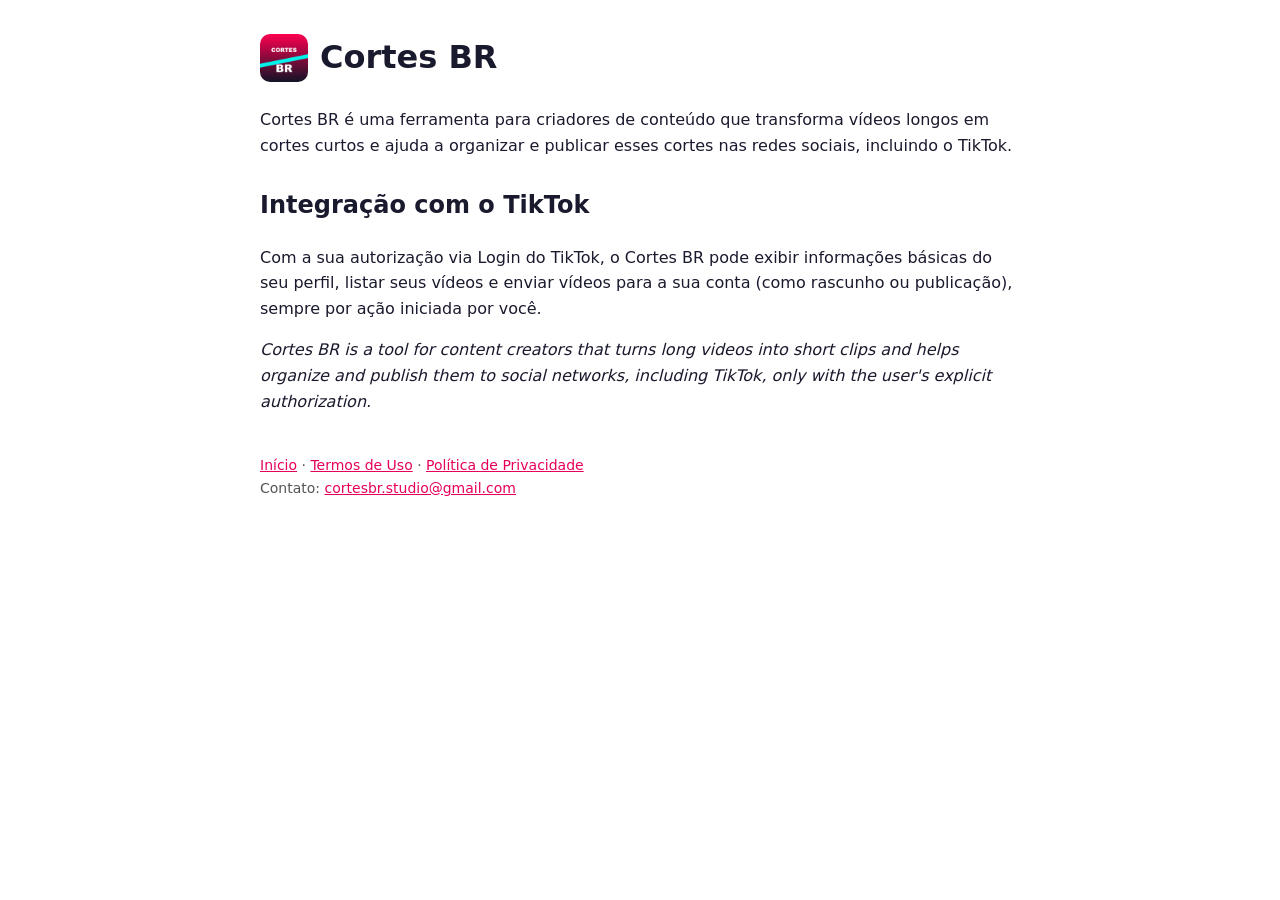
==== index.html @ d79799bd "Cortes BR: site, termos e privacidade" ====
<!doctype html><html lang="pt-BR"><head><meta charset="utf-8"><meta name="viewport" content="width=device-width,initial-scale=1"><title>Cortes BR</title><link rel="icon" href="icon.png"><link rel="stylesheet" href="style.css"></head><body><main><header><img src="icon.png" alt="Cortes BR"><h1>Cortes BR</h1></header>
<p>Cortes BR é uma ferramenta para criadores de conteúdo que transforma vídeos longos em cortes curtos e ajuda a organizar e publicar esses cortes nas redes sociais, incluindo o TikTok.</p>
<h2>Integração com o TikTok</h2>
<p>Com a sua autorização via Login do TikTok, o Cortes BR pode exibir informações básicas do seu perfil, listar seus vídeos e enviar vídeos para a sua conta (como rascunho ou publicação), sempre por ação iniciada por você.</p>
<p lang="en"><em>Cortes BR is a tool for content creators that turns long videos into short clips and helps organize and publish them to social networks, including TikTok, only with the user's explicit authorization.</em></p>
<footer><a href="index.html">Início</a> · <a href="terms.html">Termos de Uso</a> · <a href="privacy.html">Política de Privacidade</a><br>Contato: <a href="mailto:cortesbr.studio@gmail.com">cortesbr.studio@gmail.com</a></footer></main></body></html>
---- style.css ----
:root{--bg:#fff;--fg:#1a1a2e;--muted:#555;--accent:#e6005c}
@media (prefers-color-scheme:dark){:root{--bg:#12121c;--fg:#eee;--muted:#aaa;--accent:#ff4d8d}}
body{margin:0;background:var(--bg);color:var(--fg);font:16px/1.6 -apple-system,system-ui,Segoe UI,Roboto,sans-serif}
main{max-width:760px;margin:0 auto;padding:32px 16px}
header{display:flex;align-items:center;gap:12px;margin-bottom:24px}
header img{width:48px;height:48px;border-radius:10px}
a{color:var(--accent)}h1{margin:0}h2{margin-top:28px}
footer{margin-top:40px;color:var(--muted);font-size:14px}
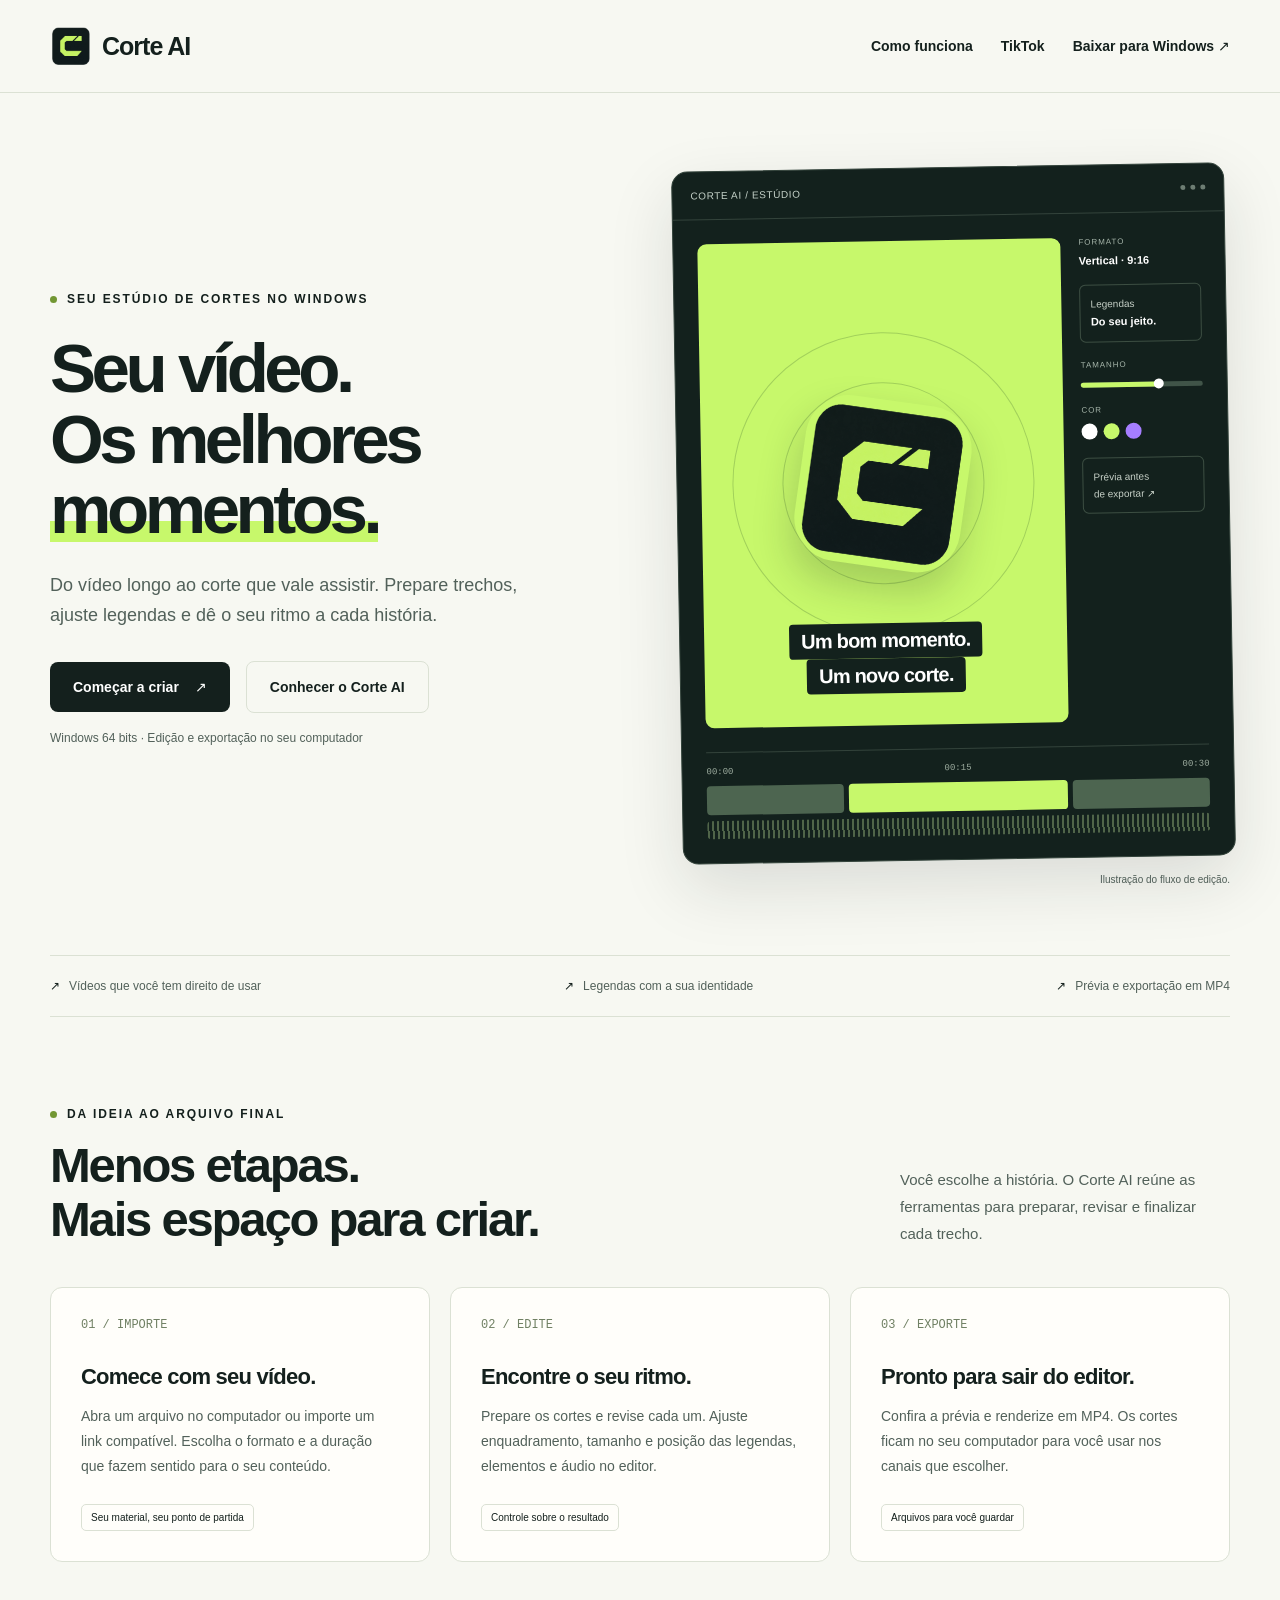
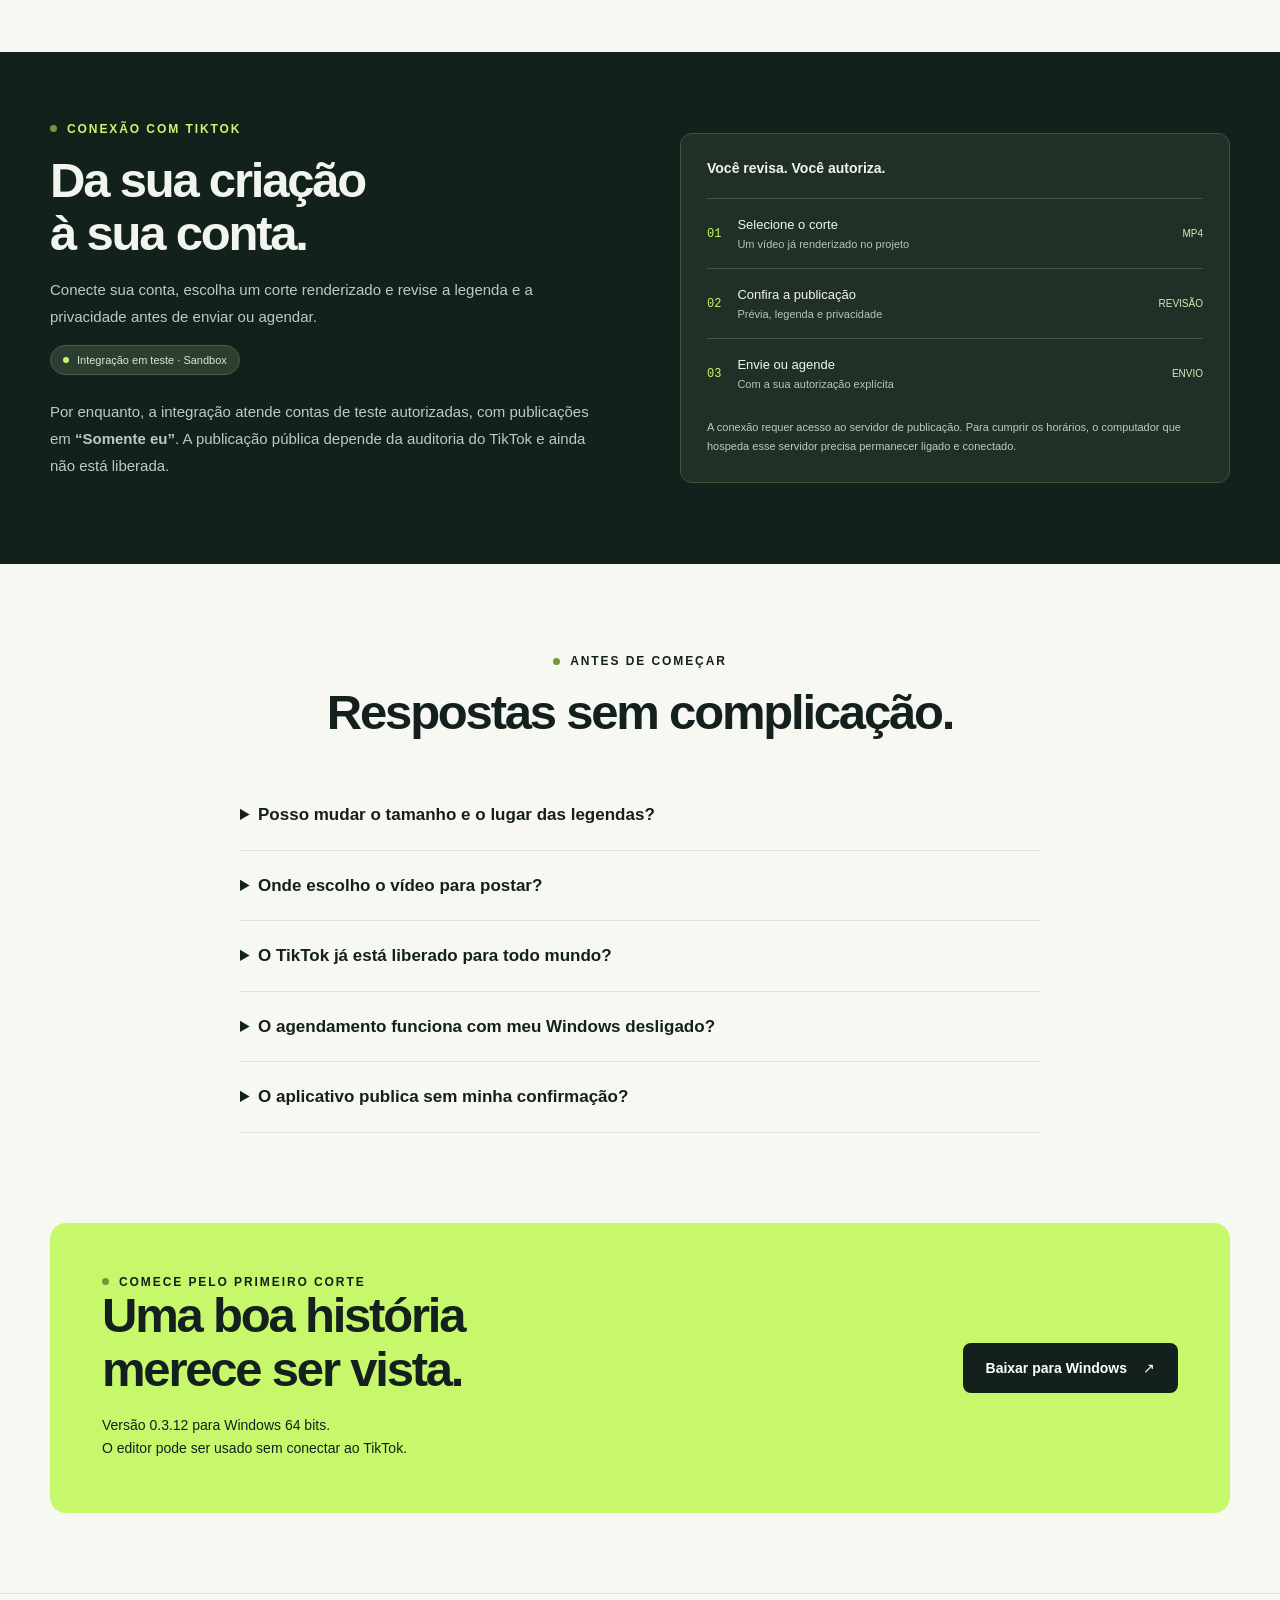
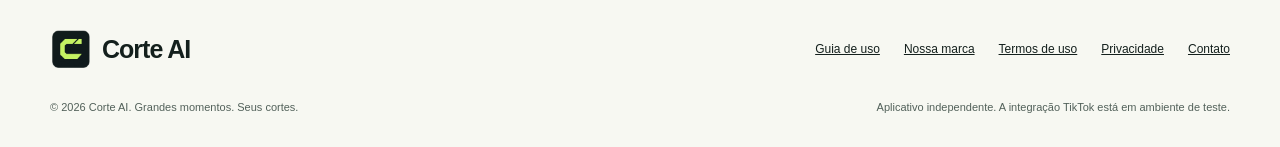
==== commit 7f174867: "feat: launch original Corte AI website and brand kit" ====
--- a/index.html
+++ b/index.html
@@ -1,6 +1,2 @@
-<!doctype html><html lang="pt-BR"><head><meta charset="utf-8"><meta name="viewport" content="width=device-width,initial-scale=1"><title>Cortes BR</title><link rel="icon" href="icon.png"><link rel="stylesheet" href="style.css"></head><body><main><header><img src="icon.png" alt="Cortes BR"><h1>Cortes BR</h1></header>
-<p>Cortes BR é uma ferramenta para criadores de conteúdo que transforma vídeos longos em cortes curtos e ajuda a organizar e publicar esses cortes nas redes sociais, incluindo o TikTok.</p>
-<h2>Integração com o TikTok</h2>
-<p>Com a sua autorização via Login do TikTok, o Cortes BR pode exibir informações básicas do seu perfil, listar seus vídeos e enviar vídeos para a sua conta (como rascunho ou publicação), sempre por ação iniciada por você.</p>
-<p lang="en"><em>Cortes BR is a tool for content creators that turns long videos into short clips and helps organize and publish them to social networks, including TikTok, only with the user's explicit authorization.</em></p>
-<footer><a href="index.html">Início</a> · <a href="terms.html">Termos de Uso</a> · <a href="privacy.html">Política de Privacidade</a><br>Contato: <a href="mailto:cortesbr.studio@gmail.com">cortesbr.studio@gmail.com</a></footer></main></body></html>
+<!doctype html>
+<html lang="pt-BR"><head><meta charset="utf-8"><meta name="viewport" content="width=device-width, initial-scale=1"><meta name="description" content="Transforme seus vídeos em cortes com legendas, enquadramento e controle criativo no Windows."><meta name="theme-color" content="#14201d"><meta property="og:title" content="Corte AI — Grandes momentos. Seus cortes."><meta property="og:description" content="Transforme seus vídeos em cortes com legendas, enquadramento e controle criativo no Windows."><meta property="og:type" content="website"><meta property="og:image" content="https://mrcvinic.github.io/cortesbr-site/assets/brand/icon-512.png"><title>Corte AI — Grandes momentos. Seus cortes.</title><link rel="icon" type="image/png" href="assets/brand/icon-32.png"><link rel="stylesheet" href="style.css"></head><body><a class="skip" href="#conteudo">Pular para o conteúdo</a><header class="header"><nav class="wrap nav" aria-label="Principal"><a class="logo" href="index.html" aria-label="Corte AI — início"><img src="assets/brand/icon-512.png" width="42" height="42" alt="">Corte AI</a><div class="navlinks"><a href="index.html#como-funciona">Como funciona</a><a href="index.html#tiktok">TikTok</a><a class="nav-download" href="index.html#download">Baixar para Windows ↗</a></div></nav></header><main id="conteudo"><div class="wrap"><section class="hero"><div><div class="eyebrow">Seu estúdio de cortes no Windows</div><h1>Seu vídeo.<br>Os melhores<br><em>momentos.</em></h1><p class="lead">Do vídeo longo ao corte que vale assistir. Prepare trechos, ajuste legendas e dê o seu ritmo a cada história.</p><div class="actions"><a class="button" href="#download">Começar a criar <span aria-hidden="true">↗</span></a><a class="button secondary" href="#como-funciona">Conhecer o Corte AI</a></div><p class="micro">Windows 64 bits · Edição e exportação no seu computador</p></div><figure class="visual"><div class="studio" role="img" aria-label="Ilustração de edição: vídeo vertical, controles de legenda e linha do tempo"><div class="studio-bar"><span>CORTE AI / ESTÚDIO</span><span class="dots"><i></i><i></i><i></i></span></div><div class="stage"><div class="frame"><img src="assets/brand/icon-512.png" alt="" width="180" height="180"><div class="caption"><span>Um bom momento.</span><br><span>Um novo corte.</span></div></div><div class="inspector"><div><div class="mini-label">FORMATO</div><strong>Vertical · 9:16</strong></div><div class="mini-card">Legendas<br><strong>Do seu jeito.</strong></div><div><div class="mini-label">TAMANHO</div><div class="mini-track"></div></div><div><div class="mini-label">COR</div><div class="swatches"><i></i><i></i><i></i></div></div><div class="mini-card">Prévia antes<br>de exportar ↗</div></div></div><div class="timeline"><div class="ruler"><span>00:00</span><span>00:15</span><span>00:30</span></div><div class="clips"><i></i><i></i><i></i></div><div class="audio"></div></div></div><figcaption>Ilustração do fluxo de edição.</figcaption></figure></section><div class="strip"><span>Vídeos que você tem direito de usar</span><span>Legendas com a sua identidade</span><span>Prévia e exportação em MP4</span></div><section class="block" id="como-funciona"><div class="section-top"><div><div class="eyebrow">Da ideia ao arquivo final</div><h2>Menos etapas.<br>Mais espaço para criar.</h2></div><p>Você escolhe a história. O Corte AI reúne as ferramentas para preparar, revisar e finalizar cada trecho.</p></div><div class="steps"><article class="card"><span class="number">01 / IMPORTE</span><h3>Comece com seu vídeo.</h3><p>Abra um arquivo no computador ou importe um link compatível. Escolha o formato e a duração que fazem sentido para o seu conteúdo.</p><span class="tag">Seu material, seu ponto de partida</span></article><article class="card"><span class="number">02 / EDITE</span><h3>Encontre o seu ritmo.</h3><p>Prepare os cortes e revise cada um. Ajuste enquadramento, tamanho e posição das legendas, elementos e áudio no editor.</p><span class="tag">Controle sobre o resultado</span></article><article class="card"><span class="number">03 / EXPORTE</span><h3>Pronto para sair do editor.</h3><p>Confira a prévia e renderize em MP4. Os cortes ficam no seu computador para você usar nos canais que escolher.</p><span class="tag">Arquivos para você guardar</span></article></div></section></div><section class="dark-section" id="tiktok"><div class="wrap split"><div><div class="eyebrow">Conexão com TikTok</div><h2>Da sua criação<br>à sua conta.</h2><p>Conecte sua conta, escolha um corte renderizado e revise a legenda e a privacidade antes de enviar ou agendar.</p><span class="status">Integração em teste · Sandbox</span><p>Por enquanto, a integração atende contas de teste autorizadas, com publicações em <strong>“Somente eu”</strong>. A publicação pública depende da auditoria do TikTok e ainda não está liberada.</p></div><div class="queue"><h3>Você revisa. Você autoriza.</h3><div class="queue-row"><span class="queue-num">01</span><div>Selecione o corte<small>Um vídeo já renderizado no projeto</small></div><b>MP4</b></div><div class="queue-row"><span class="queue-num">02</span><div>Confira a publicação<small>Prévia, legenda e privacidade</small></div><b>REVISÃO</b></div><div class="queue-row"><span class="queue-num">03</span><div>Envie ou agende<small>Com a sua autorização explícita</small></div><b>ENVIO</b></div><p class="queue-note">A conexão requer acesso ao servidor de publicação. Para cumprir os horários, o computador que hospeda esse servidor precisa permanecer ligado e conectado.</p></div></div></section><div class="wrap"><section class="block"><div class="center"><div class="eyebrow">Antes de começar</div><h2>Respostas sem complicação.</h2></div><div class="faq"><details><summary>Posso mudar o tamanho e o lugar das legendas?</summary><p>Sim. No editor você ajusta o tamanho, a posição e o estilo das legendas. Confira a prévia e renderize novamente para aplicar os ajustes ao vídeo final.</p></details><details><summary>Onde escolho o vídeo para postar?</summary><p>Na aba Agendamento, use “Corte para publicar” para selecionar um corte já renderizado. Se a lista estiver vazia, abra um projeto, prepare e renderize um corte primeiro. A publicação depende da conta conectada e do servidor configurado.</p></details><details><summary>O TikTok já está liberado para todo mundo?</summary><p>Ainda não. Estamos em Sandbox: somente contas de teste autorizadas e publicações privadas. Não há promessa de data para liberação pública; ela depende da revisão do TikTok.</p></details><details><summary>O agendamento funciona com meu Windows desligado?</summary><p>O servidor que executa a fila precisa ficar ligado e conectado. Se ele estiver no mesmo Windows que você desligar, o envio não acontecerá naquele horário. Quando o servidor está em outro computador ativo, você pode fechar o editor.</p></details><details><summary>O aplicativo publica sem minha confirmação?</summary><p>Não. Você seleciona o corte, revisa as opções e autoriza o envio. Desconectar a conta cancela os agendamentos ainda não enviados; envios já iniciados precisam ser conferidos no TikTok.</p></details></div></section><section class="cta" id="download"><div><div class="eyebrow">Comece pelo primeiro corte</div><h2>Uma boa história<br>merece ser vista.</h2><p>Versão 0.3.12 para Windows 64 bits.<br>O editor pode ser usado sem conectar ao TikTok.</p></div><a class="button" href="https://corte-ai.alltek.com.br/updates/Corte-AI-Setup-0.3.12.exe">Baixar para Windows <span aria-hidden="true">↗</span></a></section></div></main><footer class="footer"><div class="wrap"><div class="footer-top"><a class="logo" href="index.html"><img src="assets/brand/icon-512.png" width="42" height="42" alt="">Corte AI</a><div class="footer-links"><a href="guide.html">Guia de uso</a><a href="brand.html">Nossa marca</a><a href="terms.html">Termos de uso</a><a href="privacy.html">Privacidade</a><a href="mailto:cortesbr.studio@gmail.com">Contato</a></div></div><div class="footer-bottom"><span>© 2026 Corte AI. Grandes momentos. Seus cortes.</span><span>Aplicativo independente. A integração TikTok está em ambiente de teste.</span></div></div></footer></body></html>
--- a/style.css
+++ b/style.css
@@ -1,8 +1,6 @@
-:root{--bg:#fff;--fg:#1a1a2e;--muted:#555;--accent:#e6005c}
-@media (prefers-color-scheme:dark){:root{--bg:#12121c;--fg:#eee;--muted:#aaa;--accent:#ff4d8d}}
-body{margin:0;background:var(--bg);color:var(--fg);font:16px/1.6 -apple-system,system-ui,Segoe UI,Roboto,sans-serif}
-main{max-width:760px;margin:0 auto;padding:32px 16px}
-header{display:flex;align-items:center;gap:12px;margin-bottom:24px}
-header img{width:48px;height:48px;border-radius:10px}
-a{color:var(--accent)}h1{margin:0}h2{margin-top:28px}
-footer{margin-top:40px;color:var(--muted);font-size:14px}
+@charset "UTF-8";
+:root{--ink:#14201d;--muted:#52615a;--paper:#f7f8f2;--lime:#c7f86b;--line:#dbe1d4;--dark:#13211d;font-family:Arial,Helvetica,sans-serif;color:var(--ink);background:var(--paper);font-synthesis:none}*{box-sizing:border-box}html{scroll-behavior:smooth;scroll-padding-top:100px}body{margin:0}a{color:inherit}a:focus-visible,summary:focus-visible{outline:3px solid #48851c;outline-offset:6px}img{max-width:100%;height:auto}button,a{-webkit-tap-highlight-color:transparent}.wrap{width:min(1180px,calc(100% - 64px));margin:auto}.skip{position:absolute;top:-100px;background:var(--lime);padding:16px;z-index:9}.skip:focus{top:8px}.header{border-bottom:1px solid var(--line);background:var(--paper)}.nav{min-height:92px;display:flex;align-items:center;gap:36px}.logo{display:inline-flex;align-items:center;gap:10px;text-decoration:none;font-size:25px;font-weight:800;letter-spacing:-1px;white-space:nowrap}.logo img{width:42px;height:42px}.navlinks{margin-left:auto;display:flex;gap:28px;align-items:center;font-size:14px;font-weight:600}.navlinks a{text-decoration:none}.navlinks a:hover{text-decoration:underline}.pill{display:inline-block;background:#e8edde;padding:9px 14px;border-radius:30px;font-size:12px;letter-spacing:.04em}.hero{padding:74px 0 70px;display:grid;grid-template-columns:1.05fr 1fr;gap:46px;align-items:center}.eyebrow{font-size:12px;letter-spacing:.16em;text-transform:uppercase;font-weight:700;display:flex;align-items:center;gap:10px}.eyebrow:before{content:'';width:7px;height:7px;background:#729733;border-radius:50%}h1{font-size:clamp(48px,5.4vw,76px);line-height:1.02;letter-spacing:-.065em;margin:27px 0 25px;font-weight:800}h1 em{font-style:normal;position:relative;white-space:nowrap;background:linear-gradient(transparent 65%,var(--lime) 65%,var(--lime) 92%,transparent 92%)}.lead{font-size:18px;line-height:1.7;color:var(--muted);max-width:470px}.actions{display:flex;gap:16px;align-items:center;flex-wrap:wrap;margin:30px 0 16px}.button{display:inline-flex;align-items:center;justify-content:center;gap:16px;background:var(--ink);color:white;padding:17px 23px;text-decoration:none;border-radius:8px;font-weight:700;font-size:14px}.button:hover{background:#304139}.button.lime{color:var(--ink);background:var(--lime)}.button.secondary{background:transparent;color:var(--ink);border:1px solid var(--line)}.micro{font-size:12px;color:var(--muted);line-height:1.6}.visual{margin:0;min-width:0}.studio{background:var(--dark);border:1px solid #33433b;border-radius:16px;box-shadow:0 24px 65px #14201d20;overflow:hidden;transform:rotate(-1deg)}.studio-bar{display:flex;align-items:center;justify-content:space-between;color:#c6d3ca;font-size:10px;letter-spacing:.06em;padding:18px;border-bottom:1px solid #33433b}.dots{display:flex;gap:5px}.dots i{width:5px;height:5px;background:#6d7d73;border-radius:100%}.stage{display:grid;grid-template-columns:1fr 122px;gap:18px;padding:24px}.frame{aspect-ratio:9/12;background:#c7f86b;border-radius:9px;position:relative;overflow:hidden;display:flex;align-items:center;justify-content:center}.frame:before,.frame:after{content:'';position:absolute;border:1px solid #507b3650;width:300px;height:300px;border-radius:50%}.frame:after{width:200px;height:200px}.frame img{width:46%;position:relative;z-index:1;transform:rotate(9deg);box-shadow:0 20px 40px #14201d35;border-radius:26%}.caption{position:absolute;bottom:32px;left:15px;right:15px;z-index:2;text-align:center;font-size:20px;font-weight:800;letter-spacing:-.04em;color:#fff}.caption span{display:inline-block;background:#13211d;padding:6px 12px;border-radius:4px}.inspector{color:#c5cfc6;display:flex;flex-direction:column;gap:18px;font-size:10px}.inspector strong{font-size:11px;color:white}.mini-label{font-size:8px;letter-spacing:.12em;color:#a6b5aa;margin-bottom:8px}.mini-track{height:5px;border-radius:9px;background:#405448;margin-top:13px;position:relative}.mini-track:before{content:'';display:block;width:65%;height:5px;background:var(--lime);border-radius:9px}.mini-track:after{content:'';position:absolute;width:10px;height:10px;border-radius:50%;background:#fff;left:60%;top:-3px}.swatches{display:flex;gap:6px;margin-top:9px}.swatches i{width:16px;height:16px;border-radius:50%;background:white}.swatches i:nth-child(2){background:var(--lime)}.swatches i:nth-child(3){background:#a67eff}.mini-card{border:1px solid #3c4e42;border-radius:6px;padding:10px;line-height:1.7}.timeline{margin:0 24px 24px;border-top:1px solid #33433b;padding-top:14px}.ruler{display:flex;justify-content:space-between;color:#9dac9f;font:9px monospace;margin-bottom:9px}.clips{display:flex;gap:5px}.clips i{display:block;height:29px;flex:1;background:#4d6550;border-radius:4px}.clips i:nth-child(2){background:var(--lime);flex:1.6}.audio{margin-top:6px;height:18px;background:repeating-linear-gradient(90deg,#6a825c 0 2px,transparent 2px 5px);border-radius:4px;opacity:.7}.visual figcaption{font-size:10px;text-align:right;color:var(--muted);margin-top:14px}.strip{display:flex;justify-content:space-between;gap:24px;border-top:1px solid var(--line);border-bottom:1px solid var(--line);padding:23px 0;color:var(--muted);font-size:12px}.strip span:before{content:'↗';margin-right:9px;color:var(--ink)}section.block{padding:90px 0}.section-top{display:flex;justify-content:space-between;align-items:flex-end;gap:40px;margin-bottom:40px}h2{font-size:clamp(32px,4vw,49px);line-height:1.1;letter-spacing:-.045em;margin:18px 0 0;font-weight:750}.section-top p{max-width:330px;margin:0;color:var(--muted);font-size:15px;line-height:1.8}.steps{display:grid;grid-template-columns:repeat(3,1fr);gap:20px}.card{padding:30px;border:1px solid var(--line);border-radius:12px;background:#fffefa}.number{font-family:monospace;color:#708063;font-size:12px;display:block;margin-bottom:32px}.card h3{font-size:22px;letter-spacing:-.035em;margin:0 0 14px}.card p{font-size:14px;line-height:1.8;color:var(--muted);margin:0}.tag{display:inline-block;border:1px solid var(--line);padding:7px 9px;font-size:10px;border-radius:5px;margin-top:24px}.dark-section{background:var(--dark);color:#f2f5ed;padding:70px 0}.split{display:grid;grid-template-columns:1fr 1fr;gap:80px;align-items:center}.dark-section p{color:#bdcbbf;line-height:1.8;font-size:15px}.dark-section .eyebrow{color:var(--lime)}.status{display:inline-flex;align-items:center;gap:8px;background:#2b3e30;color:#d8e6d9;border:1px solid #455e42;font-size:11px;padding:8px 12px;border-radius:30px;margin-bottom:8px}.status:before{content:'';width:6px;height:6px;background:var(--lime);border-radius:50%}.queue{background:#203026;border:1px solid #42533e;border-radius:12px;padding:26px}.queue h3{margin:0 0 22px;font-size:14px}.queue-row{display:flex;align-items:center;gap:16px;border-top:1px solid #42533e;padding:18px 0;font-size:13px}.queue-num{font:12px monospace;color:var(--lime)}.queue-row small{display:block;color:#b4c6b3;font-size:11px;margin-top:6px}.queue-row b{margin-left:auto;font-weight:normal;font-size:10px;color:#cfedb9}.queue-note{font-size:11px!important;margin:10px 0 0;line-height:1.7!important}.faq{max-width:800px;margin:40px auto 0}details{border-bottom:1px solid var(--line);padding:22px 0}summary{cursor:pointer;font-size:17px;font-weight:600;line-height:1.5}details p{font-size:15px;line-height:1.8;color:var(--muted);max-width:690px}.cta{background:var(--lime);padding:52px;border-radius:16px;display:flex;align-items:center;justify-content:space-between;gap:30px;margin-bottom:80px}.cta h2{margin:0;max-width:620px}.cta p{font-size:14px;margin:17px 0 0;line-height:1.7}.footer{border-top:1px solid var(--line);padding:34px 0 30px}.footer-top{display:flex;justify-content:space-between;gap:24px;align-items:center}.footer-links{display:flex;flex-wrap:wrap;gap:24px;font-size:12px}.footer-bottom{margin-top:28px;font-size:11px;color:var(--muted);display:flex;justify-content:space-between;gap:20px;line-height:1.7}.document{max-width:790px;padding:60px 0 80px}.document h1{font-size:48px}.document h2{font-size:26px;margin:36px 0 16px}.document p,.document li{font-size:16px;line-height:1.8;color:var(--muted)}.document a{text-underline-offset:3px}.brand-preview{background:white;padding:36px;border:1px solid var(--line);border-radius:12px;margin:30px 0}.palette{display:flex;gap:16px;flex-wrap:wrap}.palette span{padding:18px;border-radius:6px;font:13px monospace}.center{text-align:center}.center .eyebrow{justify-content:center}
+@media(max-width:900px){.wrap{width:calc(100% - 40px)}.nav{gap:16px;min-height:78px}.navlinks{gap:16px}.hero{gap:28px;padding-top:50px}.stage{grid-template-columns:1fr 90px;padding:16px;gap:12px}.inspector{gap:12px}.caption{font-size:16px;bottom:20px}.split{gap:35px}.card{padding:24px}.cta{padding:36px}.navlinks .nav-download{display:none}}
+@media(max-width:650px){.wrap{width:calc(100% - 36px)}.nav{min-height:74px}.logo{font-size:22px}.logo img{width:35px;height:35px}.navlinks{font-size:12px;gap:14px}.navlinks a:first-child{display:none}.hero{grid-template-columns:1fr;padding:44px 0 36px;gap:35px}h1{font-size:57px;max-width:440px}.lead{font-size:16px}.studio{transform:none}.stage{grid-template-columns:1fr 110px;padding:24px}.frame{aspect-ratio:9/10}.caption{font-size:21px}.strip{flex-wrap:wrap;justify-content:flex-start;gap:15px 22px;font-size:11px}.steps,.split{grid-template-columns:1fr}.section-top{display:block}.section-top p{margin-top:24px}.card{padding:28px}.number{margin-bottom:20px}.block,section.block{padding:58px 0}.dark-section{padding:50px 0}.split{gap:28px}.cta{display:block;padding:30px;margin-bottom:50px}.cta .button{margin-top:25px}.footer-top,.footer-bottom{display:block}.footer-links{margin-top:24px;gap:18px}.footer-bottom span{display:block;margin:10px 0}.document{padding-top:35px}.document h1{font-size:40px}.brand-preview{padding:15px}}
+@media(prefers-reduced-motion:reduce){html{scroll-behavior:auto}}
+@media(max-width:420px){.stage{grid-template-columns:1fr 88px;gap:12px;padding:18px}.caption{font-size:14px;bottom:18px}.caption span{padding:5px 7px}.inspector{font-size:9px}.mini-card{padding:8px}.frame{aspect-ratio:9/13}}
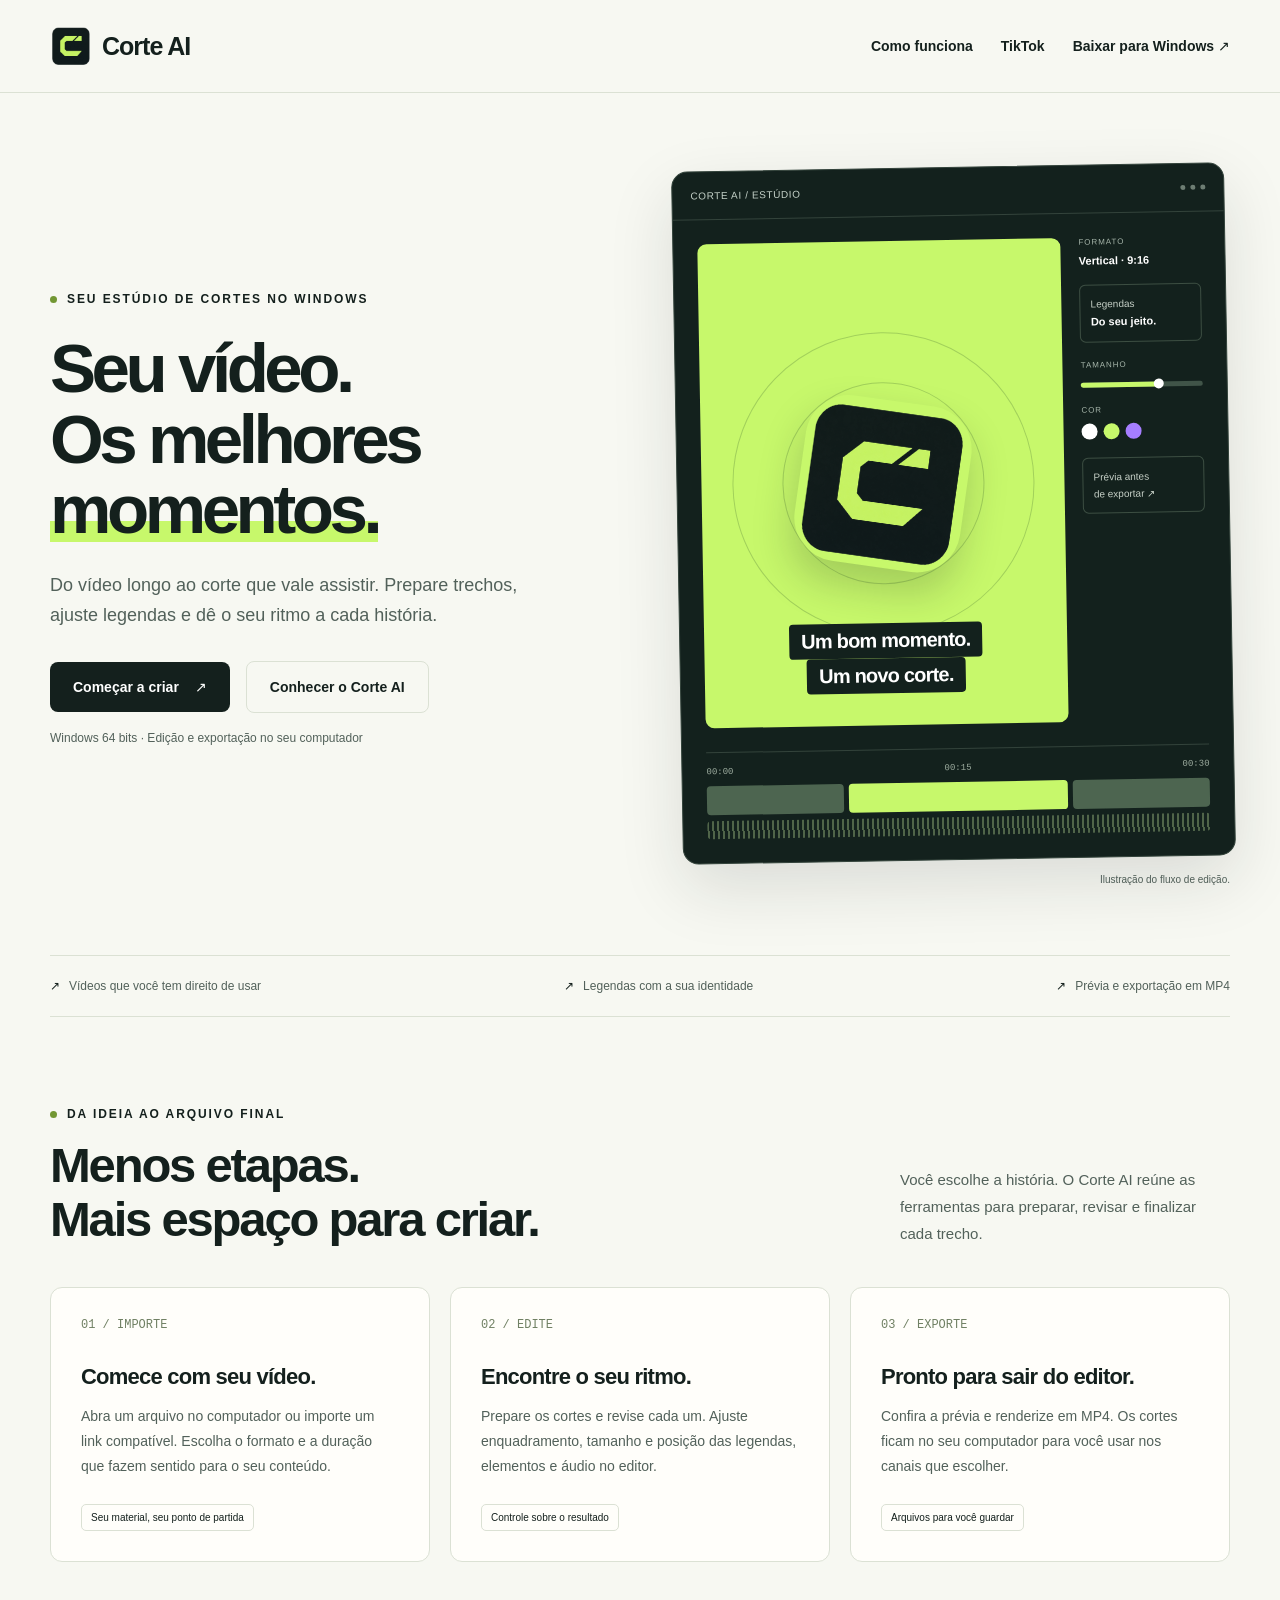
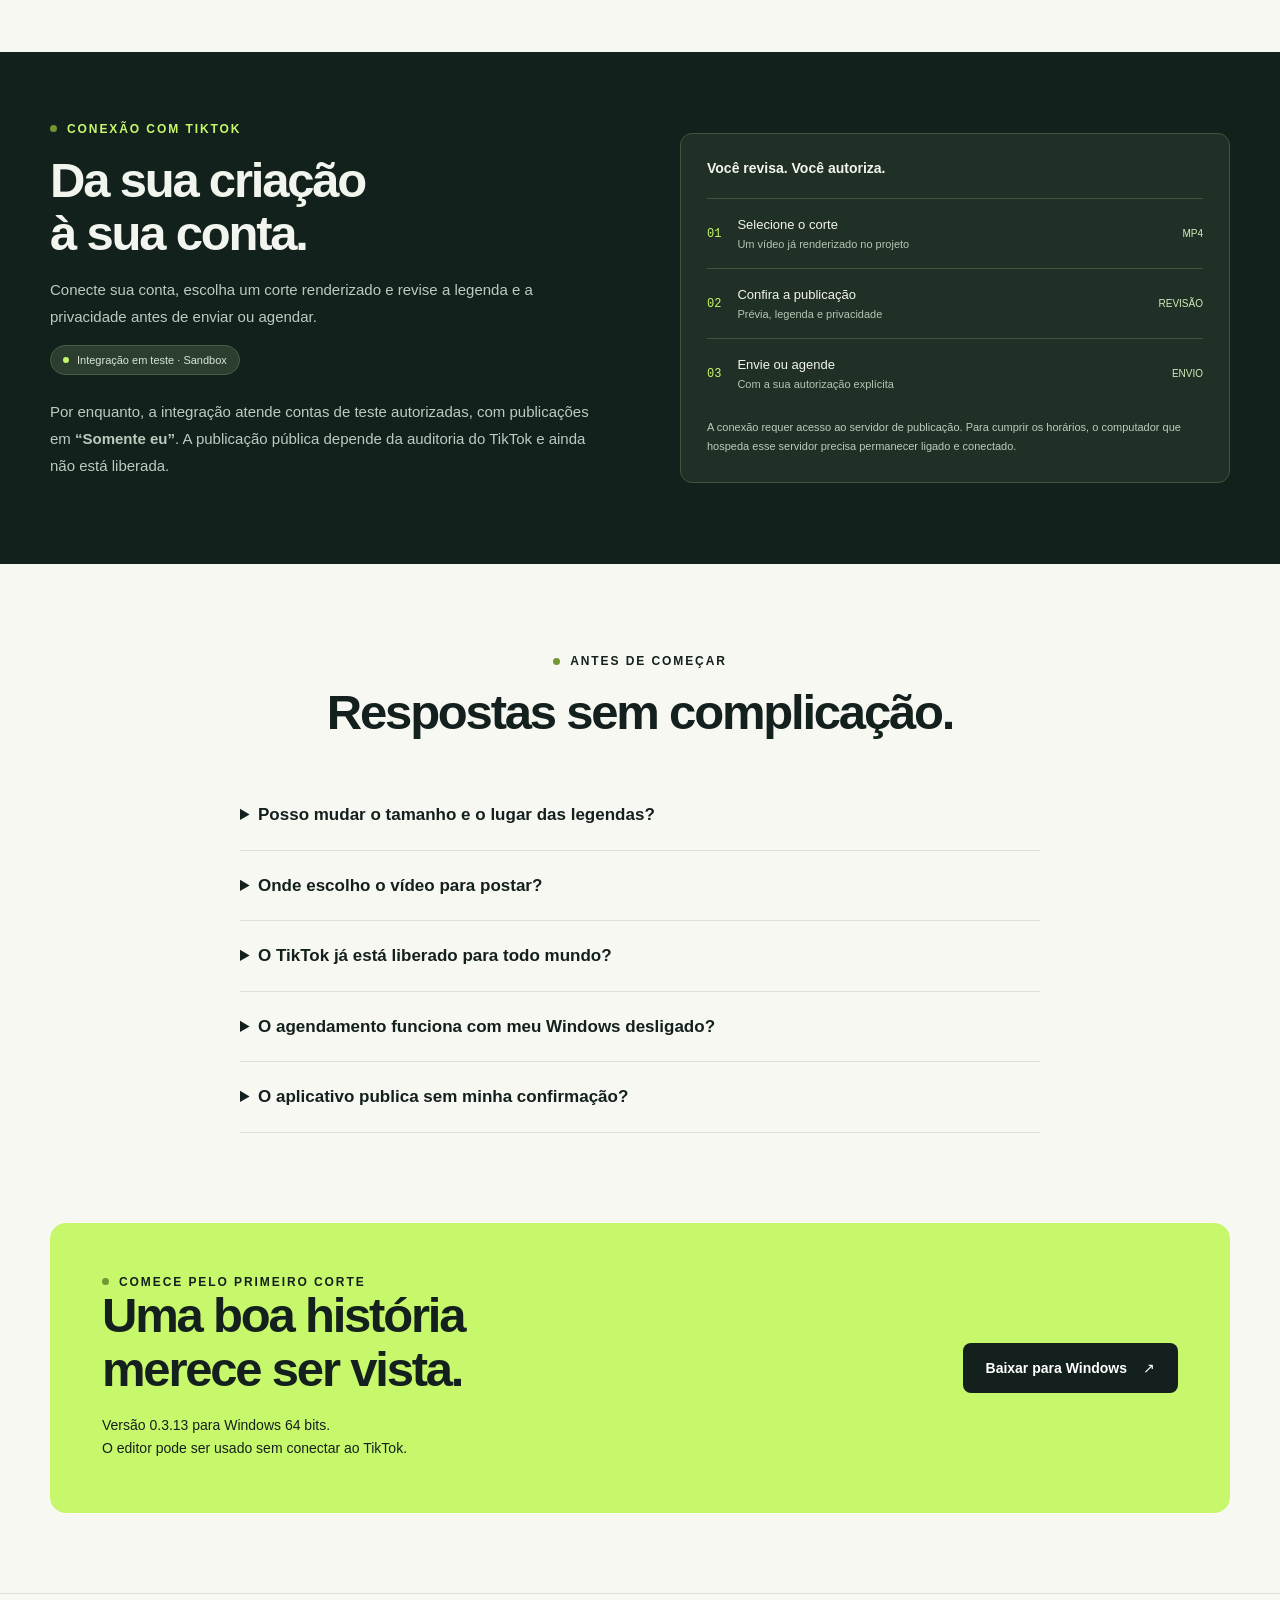
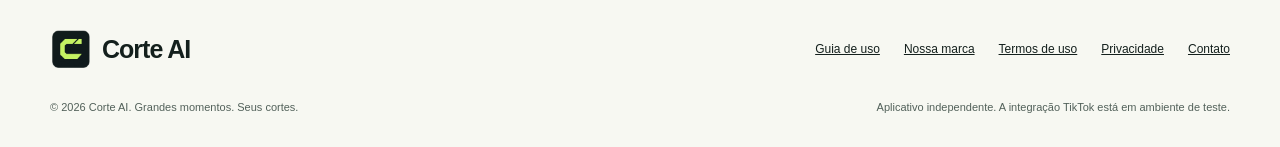
==== commit 5c92e833: "docs: show real application and link Windows 0.3.13" ====
--- a/index.html
+++ b/index.html
@@ -1,2 +1,2 @@
 <!doctype html>
-<html lang="pt-BR"><head><meta charset="utf-8"><meta name="viewport" content="width=device-width, initial-scale=1"><meta name="description" content="Transforme seus vídeos em cortes com legendas, enquadramento e controle criativo no Windows."><meta name="theme-color" content="#14201d"><meta property="og:title" content="Corte AI — Grandes momentos. Seus cortes."><meta property="og:description" content="Transforme seus vídeos em cortes com legendas, enquadramento e controle criativo no Windows."><meta property="og:type" content="website"><meta property="og:image" content="https://mrcvinic.github.io/cortesbr-site/assets/brand/icon-512.png"><title>Corte AI — Grandes momentos. Seus cortes.</title><link rel="icon" type="image/png" href="assets/brand/icon-32.png"><link rel="stylesheet" href="style.css"></head><body><a class="skip" href="#conteudo">Pular para o conteúdo</a><header class="header"><nav class="wrap nav" aria-label="Principal"><a class="logo" href="index.html" aria-label="Corte AI — início"><img src="assets/brand/icon-512.png" width="42" height="42" alt="">Corte AI</a><div class="navlinks"><a href="index.html#como-funciona">Como funciona</a><a href="index.html#tiktok">TikTok</a><a class="nav-download" href="index.html#download">Baixar para Windows ↗</a></div></nav></header><main id="conteudo"><div class="wrap"><section class="hero"><div><div class="eyebrow">Seu estúdio de cortes no Windows</div><h1>Seu vídeo.<br>Os melhores<br><em>momentos.</em></h1><p class="lead">Do vídeo longo ao corte que vale assistir. Prepare trechos, ajuste legendas e dê o seu ritmo a cada história.</p><div class="actions"><a class="button" href="#download">Começar a criar <span aria-hidden="true">↗</span></a><a class="button secondary" href="#como-funciona">Conhecer o Corte AI</a></div><p class="micro">Windows 64 bits · Edição e exportação no seu computador</p></div><figure class="visual"><div class="studio" role="img" aria-label="Ilustração de edição: vídeo vertical, controles de legenda e linha do tempo"><div class="studio-bar"><span>CORTE AI / ESTÚDIO</span><span class="dots"><i></i><i></i><i></i></span></div><div class="stage"><div class="frame"><img src="assets/brand/icon-512.png" alt="" width="180" height="180"><div class="caption"><span>Um bom momento.</span><br><span>Um novo corte.</span></div></div><div class="inspector"><div><div class="mini-label">FORMATO</div><strong>Vertical · 9:16</strong></div><div class="mini-card">Legendas<br><strong>Do seu jeito.</strong></div><div><div class="mini-label">TAMANHO</div><div class="mini-track"></div></div><div><div class="mini-label">COR</div><div class="swatches"><i></i><i></i><i></i></div></div><div class="mini-card">Prévia antes<br>de exportar ↗</div></div></div><div class="timeline"><div class="ruler"><span>00:00</span><span>00:15</span><span>00:30</span></div><div class="clips"><i></i><i></i><i></i></div><div class="audio"></div></div></div><figcaption>Ilustração do fluxo de edição.</figcaption></figure></section><div class="strip"><span>Vídeos que você tem direito de usar</span><span>Legendas com a sua identidade</span><span>Prévia e exportação em MP4</span></div><section class="block" id="como-funciona"><div class="section-top"><div><div class="eyebrow">Da ideia ao arquivo final</div><h2>Menos etapas.<br>Mais espaço para criar.</h2></div><p>Você escolhe a história. O Corte AI reúne as ferramentas para preparar, revisar e finalizar cada trecho.</p></div><div class="steps"><article class="card"><span class="number">01 / IMPORTE</span><h3>Comece com seu vídeo.</h3><p>Abra um arquivo no computador ou importe um link compatível. Escolha o formato e a duração que fazem sentido para o seu conteúdo.</p><span class="tag">Seu material, seu ponto de partida</span></article><article class="card"><span class="number">02 / EDITE</span><h3>Encontre o seu ritmo.</h3><p>Prepare os cortes e revise cada um. Ajuste enquadramento, tamanho e posição das legendas, elementos e áudio no editor.</p><span class="tag">Controle sobre o resultado</span></article><article class="card"><span class="number">03 / EXPORTE</span><h3>Pronto para sair do editor.</h3><p>Confira a prévia e renderize em MP4. Os cortes ficam no seu computador para você usar nos canais que escolher.</p><span class="tag">Arquivos para você guardar</span></article></div></section></div><section class="dark-section" id="tiktok"><div class="wrap split"><div><div class="eyebrow">Conexão com TikTok</div><h2>Da sua criação<br>à sua conta.</h2><p>Conecte sua conta, escolha um corte renderizado e revise a legenda e a privacidade antes de enviar ou agendar.</p><span class="status">Integração em teste · Sandbox</span><p>Por enquanto, a integração atende contas de teste autorizadas, com publicações em <strong>“Somente eu”</strong>. A publicação pública depende da auditoria do TikTok e ainda não está liberada.</p></div><div class="queue"><h3>Você revisa. Você autoriza.</h3><div class="queue-row"><span class="queue-num">01</span><div>Selecione o corte<small>Um vídeo já renderizado no projeto</small></div><b>MP4</b></div><div class="queue-row"><span class="queue-num">02</span><div>Confira a publicação<small>Prévia, legenda e privacidade</small></div><b>REVISÃO</b></div><div class="queue-row"><span class="queue-num">03</span><div>Envie ou agende<small>Com a sua autorização explícita</small></div><b>ENVIO</b></div><p class="queue-note">A conexão requer acesso ao servidor de publicação. Para cumprir os horários, o computador que hospeda esse servidor precisa permanecer ligado e conectado.</p></div></div></section><div class="wrap"><section class="block"><div class="center"><div class="eyebrow">Antes de começar</div><h2>Respostas sem complicação.</h2></div><div class="faq"><details><summary>Posso mudar o tamanho e o lugar das legendas?</summary><p>Sim. No editor você ajusta o tamanho, a posição e o estilo das legendas. Confira a prévia e renderize novamente para aplicar os ajustes ao vídeo final.</p></details><details><summary>Onde escolho o vídeo para postar?</summary><p>Na aba Agendamento, use “Corte para publicar” para selecionar um corte já renderizado. Se a lista estiver vazia, abra um projeto, prepare e renderize um corte primeiro. A publicação depende da conta conectada e do servidor configurado.</p></details><details><summary>O TikTok já está liberado para todo mundo?</summary><p>Ainda não. Estamos em Sandbox: somente contas de teste autorizadas e publicações privadas. Não há promessa de data para liberação pública; ela depende da revisão do TikTok.</p></details><details><summary>O agendamento funciona com meu Windows desligado?</summary><p>O servidor que executa a fila precisa ficar ligado e conectado. Se ele estiver no mesmo Windows que você desligar, o envio não acontecerá naquele horário. Quando o servidor está em outro computador ativo, você pode fechar o editor.</p></details><details><summary>O aplicativo publica sem minha confirmação?</summary><p>Não. Você seleciona o corte, revisa as opções e autoriza o envio. Desconectar a conta cancela os agendamentos ainda não enviados; envios já iniciados precisam ser conferidos no TikTok.</p></details></div></section><section class="cta" id="download"><div><div class="eyebrow">Comece pelo primeiro corte</div><h2>Uma boa história<br>merece ser vista.</h2><p>Versão 0.3.12 para Windows 64 bits.<br>O editor pode ser usado sem conectar ao TikTok.</p></div><a class="button" href="https://corte-ai.alltek.com.br/updates/Corte-AI-Setup-0.3.12.exe">Baixar para Windows <span aria-hidden="true">↗</span></a></section></div></main><footer class="footer"><div class="wrap"><div class="footer-top"><a class="logo" href="index.html"><img src="assets/brand/icon-512.png" width="42" height="42" alt="">Corte AI</a><div class="footer-links"><a href="guide.html">Guia de uso</a><a href="brand.html">Nossa marca</a><a href="terms.html">Termos de uso</a><a href="privacy.html">Privacidade</a><a href="mailto:cortesbr.studio@gmail.com">Contato</a></div></div><div class="footer-bottom"><span>© 2026 Corte AI. Grandes momentos. Seus cortes.</span><span>Aplicativo independente. A integração TikTok está em ambiente de teste.</span></div></div></footer></body></html>+<html lang="pt-BR"><head><meta charset="utf-8"><meta name="viewport" content="width=device-width, initial-scale=1"><meta name="description" content="Transforme seus vídeos em cortes com legendas, enquadramento e controle criativo no Windows."><meta name="theme-color" content="#14201d"><meta property="og:title" content="Corte AI — Grandes momentos. Seus cortes."><meta property="og:description" content="Transforme seus vídeos em cortes com legendas, enquadramento e controle criativo no Windows."><meta property="og:type" content="website"><meta property="og:image" content="https://mrcvinic.github.io/cortesbr-site/assets/brand/icon-512.png"><title>Corte AI — Grandes momentos. Seus cortes.</title><link rel="icon" type="image/png" href="assets/brand/icon-32.png"><link rel="stylesheet" href="style.css"></head><body><a class="skip" href="#conteudo">Pular para o conteúdo</a><header class="header"><nav class="wrap nav" aria-label="Principal"><a class="logo" href="index.html" aria-label="Corte AI — início"><img src="assets/brand/icon-512.png" width="42" height="42" alt="">Corte AI</a><div class="navlinks"><a href="index.html#como-funciona">Como funciona</a><a href="index.html#tiktok">TikTok</a><a class="nav-download" href="index.html#download">Baixar para Windows ↗</a></div></nav></header><main id="conteudo"><div class="wrap"><section class="hero"><div><div class="eyebrow">Seu estúdio de cortes no Windows</div><h1>Seu vídeo.<br>Os melhores<br><em>momentos.</em></h1><p class="lead">Do vídeo longo ao corte que vale assistir. Prepare trechos, ajuste legendas e dê o seu ritmo a cada história.</p><div class="actions"><a class="button" href="#download">Começar a criar <span aria-hidden="true">↗</span></a><a class="button secondary" href="#como-funciona">Conhecer o Corte AI</a></div><p class="micro">Windows 64 bits · Edição e exportação no seu computador</p></div><figure class="visual"><div class="studio" role="img" aria-label="Ilustração de edição: vídeo vertical, controles de legenda e linha do tempo"><div class="studio-bar"><span>CORTE AI / ESTÚDIO</span><span class="dots"><i></i><i></i><i></i></span></div><div class="stage"><div class="frame"><img src="assets/brand/icon-512.png" alt="" width="180" height="180"><div class="caption"><span>Um bom momento.</span><br><span>Um novo corte.</span></div></div><div class="inspector"><div><div class="mini-label">FORMATO</div><strong>Vertical · 9:16</strong></div><div class="mini-card">Legendas<br><strong>Do seu jeito.</strong></div><div><div class="mini-label">TAMANHO</div><div class="mini-track"></div></div><div><div class="mini-label">COR</div><div class="swatches"><i></i><i></i><i></i></div></div><div class="mini-card">Prévia antes<br>de exportar ↗</div></div></div><div class="timeline"><div class="ruler"><span>00:00</span><span>00:15</span><span>00:30</span></div><div class="clips"><i></i><i></i><i></i></div><div class="audio"></div></div></div><figcaption>Ilustração do fluxo de edição.</figcaption></figure></section><div class="strip"><span>Vídeos que você tem direito de usar</span><span>Legendas com a sua identidade</span><span>Prévia e exportação em MP4</span></div><section class="block" id="como-funciona"><div class="section-top"><div><div class="eyebrow">Da ideia ao arquivo final</div><h2>Menos etapas.<br>Mais espaço para criar.</h2></div><p>Você escolhe a história. O Corte AI reúne as ferramentas para preparar, revisar e finalizar cada trecho.</p></div><div class="steps"><article class="card"><span class="number">01 / IMPORTE</span><h3>Comece com seu vídeo.</h3><p>Abra um arquivo no computador ou importe um link compatível. Escolha o formato e a duração que fazem sentido para o seu conteúdo.</p><span class="tag">Seu material, seu ponto de partida</span></article><article class="card"><span class="number">02 / EDITE</span><h3>Encontre o seu ritmo.</h3><p>Prepare os cortes e revise cada um. Ajuste enquadramento, tamanho e posição das legendas, elementos e áudio no editor.</p><span class="tag">Controle sobre o resultado</span></article><article class="card"><span class="number">03 / EXPORTE</span><h3>Pronto para sair do editor.</h3><p>Confira a prévia e renderize em MP4. Os cortes ficam no seu computador para você usar nos canais que escolher.</p><span class="tag">Arquivos para você guardar</span></article></div></section></div><section class="dark-section" id="tiktok"><div class="wrap split"><div><div class="eyebrow">Conexão com TikTok</div><h2>Da sua criação<br>à sua conta.</h2><p>Conecte sua conta, escolha um corte renderizado e revise a legenda e a privacidade antes de enviar ou agendar.</p><span class="status">Integração em teste · Sandbox</span><p>Por enquanto, a integração atende contas de teste autorizadas, com publicações em <strong>“Somente eu”</strong>. A publicação pública depende da auditoria do TikTok e ainda não está liberada.</p></div><div class="queue"><h3>Você revisa. Você autoriza.</h3><div class="queue-row"><span class="queue-num">01</span><div>Selecione o corte<small>Um vídeo já renderizado no projeto</small></div><b>MP4</b></div><div class="queue-row"><span class="queue-num">02</span><div>Confira a publicação<small>Prévia, legenda e privacidade</small></div><b>REVISÃO</b></div><div class="queue-row"><span class="queue-num">03</span><div>Envie ou agende<small>Com a sua autorização explícita</small></div><b>ENVIO</b></div><p class="queue-note">A conexão requer acesso ao servidor de publicação. Para cumprir os horários, o computador que hospeda esse servidor precisa permanecer ligado e conectado.</p></div></div></section><div class="wrap"><section class="block"><div class="center"><div class="eyebrow">Antes de começar</div><h2>Respostas sem complicação.</h2></div><div class="faq"><details><summary>Posso mudar o tamanho e o lugar das legendas?</summary><p>Sim. No editor você ajusta o tamanho, a posição e o estilo das legendas. Confira a prévia e renderize novamente para aplicar os ajustes ao vídeo final.</p></details><details><summary>Onde escolho o vídeo para postar?</summary><p>Na aba Agendamento, use “Corte para publicar” para selecionar um corte já renderizado. Se a lista estiver vazia, abra um projeto, prepare e renderize um corte primeiro. A publicação depende da conta conectada e do servidor configurado.</p></details><details><summary>O TikTok já está liberado para todo mundo?</summary><p>Ainda não. Estamos em Sandbox: somente contas de teste autorizadas e publicações privadas. Não há promessa de data para liberação pública; ela depende da revisão do TikTok.</p></details><details><summary>O agendamento funciona com meu Windows desligado?</summary><p>O servidor que executa a fila precisa ficar ligado e conectado. Se ele estiver no mesmo Windows que você desligar, o envio não acontecerá naquele horário. Quando o servidor está em outro computador ativo, você pode fechar o editor.</p></details><details><summary>O aplicativo publica sem minha confirmação?</summary><p>Não. Você seleciona o corte, revisa as opções e autoriza o envio. Desconectar a conta cancela os agendamentos ainda não enviados; envios já iniciados precisam ser conferidos no TikTok.</p></details></div></section><section class="cta" id="download"><div><div class="eyebrow">Comece pelo primeiro corte</div><h2>Uma boa história<br>merece ser vista.</h2><p>Versão 0.3.13 para Windows 64 bits.<br>O editor pode ser usado sem conectar ao TikTok.</p></div><a class="button" href="https://corte-ai.alltek.com.br/updates/Corte-AI-Setup-0.3.13.exe">Baixar para Windows <span aria-hidden="true">↗</span></a></section></div></main><footer class="footer"><div class="wrap"><div class="footer-top"><a class="logo" href="index.html"><img src="assets/brand/icon-512.png" width="42" height="42" alt="">Corte AI</a><div class="footer-links"><a href="guide.html">Guia de uso</a><a href="brand.html">Nossa marca</a><a href="terms.html">Termos de uso</a><a href="privacy.html">Privacidade</a><a href="mailto:cortesbr.studio@gmail.com">Contato</a></div></div><div class="footer-bottom"><span>© 2026 Corte AI. Grandes momentos. Seus cortes.</span><span>Aplicativo independente. A integração TikTok está em ambiente de teste.</span></div></div></footer></body></html>
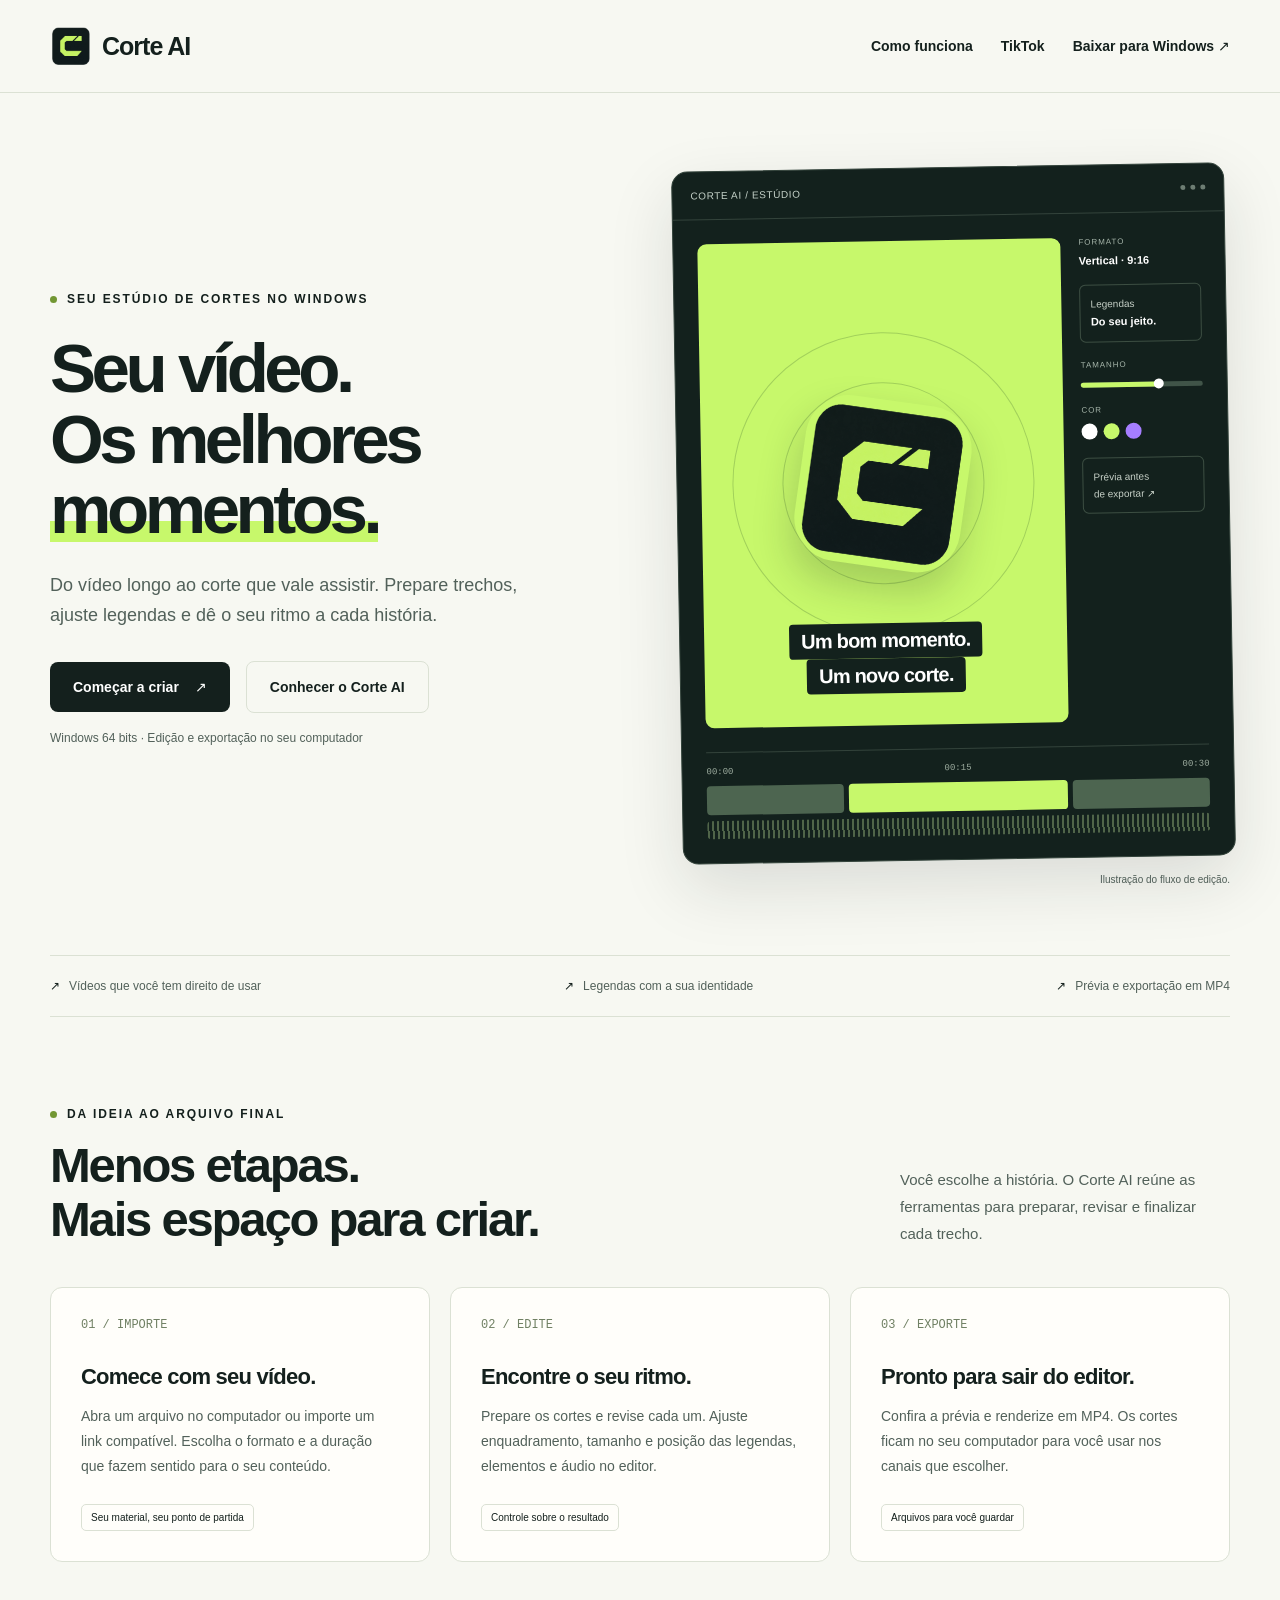
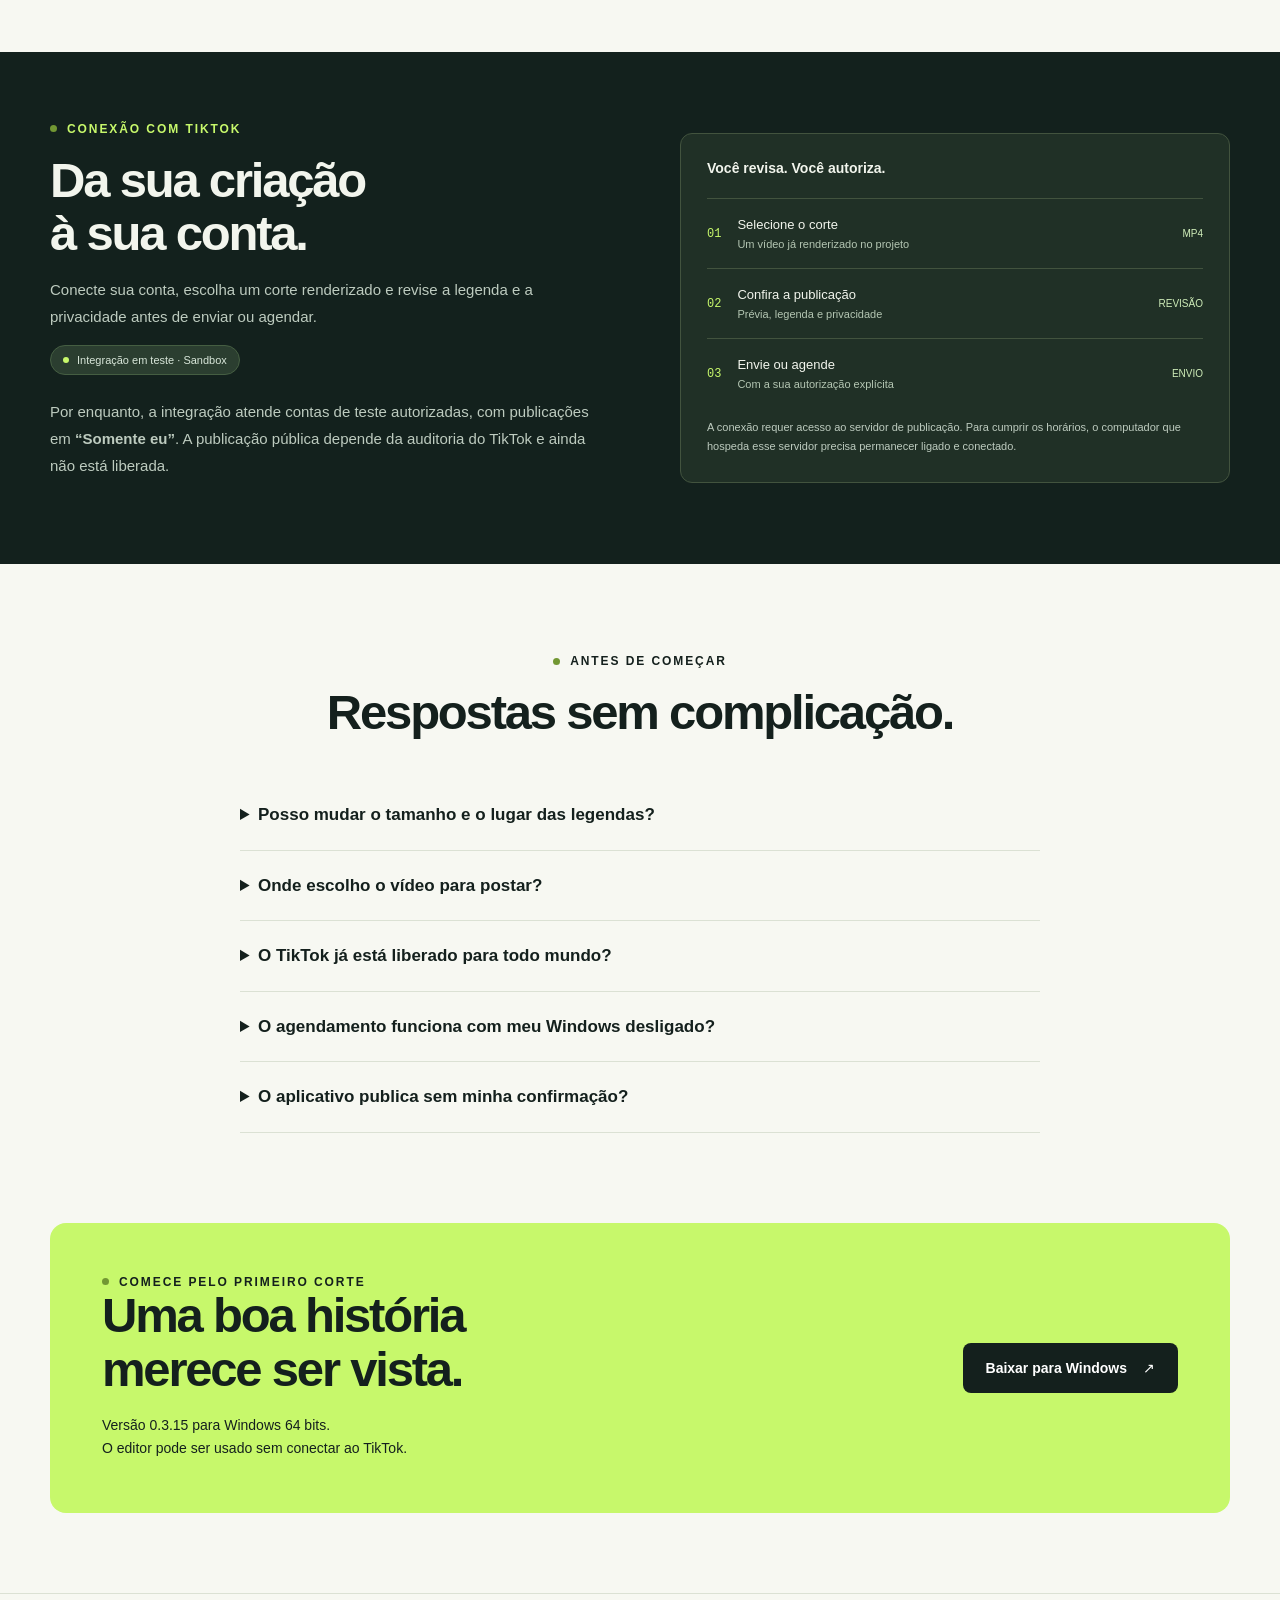
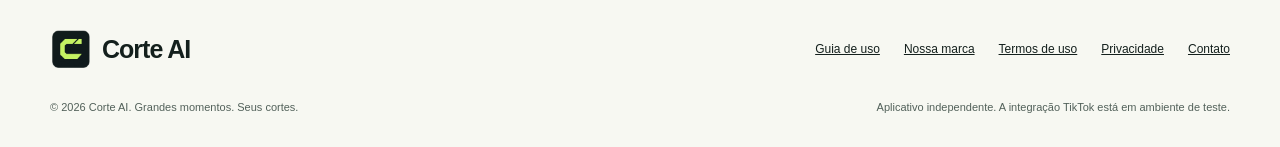
==== commit 87c941b2: "chore: link Corte AI 0.3.15 installer" ====
--- a/index.html
+++ b/index.html
@@ -1,2 +1,2 @@
 <!doctype html>
-<html lang="pt-BR"><head><meta charset="utf-8"><meta name="viewport" content="width=device-width, initial-scale=1"><meta name="description" content="Transforme seus vídeos em cortes com legendas, enquadramento e controle criativo no Windows."><meta name="theme-color" content="#14201d"><meta property="og:title" content="Corte AI — Grandes momentos. Seus cortes."><meta property="og:description" content="Transforme seus vídeos em cortes com legendas, enquadramento e controle criativo no Windows."><meta property="og:type" content="website"><meta property="og:image" content="https://mrcvinic.github.io/cortesbr-site/assets/brand/icon-512.png"><title>Corte AI — Grandes momentos. Seus cortes.</title><link rel="icon" type="image/png" href="assets/brand/icon-32.png"><link rel="stylesheet" href="style.css"></head><body><a class="skip" href="#conteudo">Pular para o conteúdo</a><header class="header"><nav class="wrap nav" aria-label="Principal"><a class="logo" href="index.html" aria-label="Corte AI — início"><img src="assets/brand/icon-512.png" width="42" height="42" alt="">Corte AI</a><div class="navlinks"><a href="index.html#como-funciona">Como funciona</a><a href="index.html#tiktok">TikTok</a><a class="nav-download" href="index.html#download">Baixar para Windows ↗</a></div></nav></header><main id="conteudo"><div class="wrap"><section class="hero"><div><div class="eyebrow">Seu estúdio de cortes no Windows</div><h1>Seu vídeo.<br>Os melhores<br><em>momentos.</em></h1><p class="lead">Do vídeo longo ao corte que vale assistir. Prepare trechos, ajuste legendas e dê o seu ritmo a cada história.</p><div class="actions"><a class="button" href="#download">Começar a criar <span aria-hidden="true">↗</span></a><a class="button secondary" href="#como-funciona">Conhecer o Corte AI</a></div><p class="micro">Windows 64 bits · Edição e exportação no seu computador</p></div><figure class="visual"><div class="studio" role="img" aria-label="Ilustração de edição: vídeo vertical, controles de legenda e linha do tempo"><div class="studio-bar"><span>CORTE AI / ESTÚDIO</span><span class="dots"><i></i><i></i><i></i></span></div><div class="stage"><div class="frame"><img src="assets/brand/icon-512.png" alt="" width="180" height="180"><div class="caption"><span>Um bom momento.</span><br><span>Um novo corte.</span></div></div><div class="inspector"><div><div class="mini-label">FORMATO</div><strong>Vertical · 9:16</strong></div><div class="mini-card">Legendas<br><strong>Do seu jeito.</strong></div><div><div class="mini-label">TAMANHO</div><div class="mini-track"></div></div><div><div class="mini-label">COR</div><div class="swatches"><i></i><i></i><i></i></div></div><div class="mini-card">Prévia antes<br>de exportar ↗</div></div></div><div class="timeline"><div class="ruler"><span>00:00</span><span>00:15</span><span>00:30</span></div><div class="clips"><i></i><i></i><i></i></div><div class="audio"></div></div></div><figcaption>Ilustração do fluxo de edição.</figcaption></figure></section><div class="strip"><span>Vídeos que você tem direito de usar</span><span>Legendas com a sua identidade</span><span>Prévia e exportação em MP4</span></div><section class="block" id="como-funciona"><div class="section-top"><div><div class="eyebrow">Da ideia ao arquivo final</div><h2>Menos etapas.<br>Mais espaço para criar.</h2></div><p>Você escolhe a história. O Corte AI reúne as ferramentas para preparar, revisar e finalizar cada trecho.</p></div><div class="steps"><article class="card"><span class="number">01 / IMPORTE</span><h3>Comece com seu vídeo.</h3><p>Abra um arquivo no computador ou importe um link compatível. Escolha o formato e a duração que fazem sentido para o seu conteúdo.</p><span class="tag">Seu material, seu ponto de partida</span></article><article class="card"><span class="number">02 / EDITE</span><h3>Encontre o seu ritmo.</h3><p>Prepare os cortes e revise cada um. Ajuste enquadramento, tamanho e posição das legendas, elementos e áudio no editor.</p><span class="tag">Controle sobre o resultado</span></article><article class="card"><span class="number">03 / EXPORTE</span><h3>Pronto para sair do editor.</h3><p>Confira a prévia e renderize em MP4. Os cortes ficam no seu computador para você usar nos canais que escolher.</p><span class="tag">Arquivos para você guardar</span></article></div></section></div><section class="dark-section" id="tiktok"><div class="wrap split"><div><div class="eyebrow">Conexão com TikTok</div><h2>Da sua criação<br>à sua conta.</h2><p>Conecte sua conta, escolha um corte renderizado e revise a legenda e a privacidade antes de enviar ou agendar.</p><span class="status">Integração em teste · Sandbox</span><p>Por enquanto, a integração atende contas de teste autorizadas, com publicações em <strong>“Somente eu”</strong>. A publicação pública depende da auditoria do TikTok e ainda não está liberada.</p></div><div class="queue"><h3>Você revisa. Você autoriza.</h3><div class="queue-row"><span class="queue-num">01</span><div>Selecione o corte<small>Um vídeo já renderizado no projeto</small></div><b>MP4</b></div><div class="queue-row"><span class="queue-num">02</span><div>Confira a publicação<small>Prévia, legenda e privacidade</small></div><b>REVISÃO</b></div><div class="queue-row"><span class="queue-num">03</span><div>Envie ou agende<small>Com a sua autorização explícita</small></div><b>ENVIO</b></div><p class="queue-note">A conexão requer acesso ao servidor de publicação. Para cumprir os horários, o computador que hospeda esse servidor precisa permanecer ligado e conectado.</p></div></div></section><div class="wrap"><section class="block"><div class="center"><div class="eyebrow">Antes de começar</div><h2>Respostas sem complicação.</h2></div><div class="faq"><details><summary>Posso mudar o tamanho e o lugar das legendas?</summary><p>Sim. No editor você ajusta o tamanho, a posição e o estilo das legendas. Confira a prévia e renderize novamente para aplicar os ajustes ao vídeo final.</p></details><details><summary>Onde escolho o vídeo para postar?</summary><p>Na aba Agendamento, use “Corte para publicar” para selecionar um corte já renderizado. Se a lista estiver vazia, abra um projeto, prepare e renderize um corte primeiro. A publicação depende da conta conectada e do servidor configurado.</p></details><details><summary>O TikTok já está liberado para todo mundo?</summary><p>Ainda não. Estamos em Sandbox: somente contas de teste autorizadas e publicações privadas. Não há promessa de data para liberação pública; ela depende da revisão do TikTok.</p></details><details><summary>O agendamento funciona com meu Windows desligado?</summary><p>O servidor que executa a fila precisa ficar ligado e conectado. Se ele estiver no mesmo Windows que você desligar, o envio não acontecerá naquele horário. Quando o servidor está em outro computador ativo, você pode fechar o editor.</p></details><details><summary>O aplicativo publica sem minha confirmação?</summary><p>Não. Você seleciona o corte, revisa as opções e autoriza o envio. Desconectar a conta cancela os agendamentos ainda não enviados; envios já iniciados precisam ser conferidos no TikTok.</p></details></div></section><section class="cta" id="download"><div><div class="eyebrow">Comece pelo primeiro corte</div><h2>Uma boa história<br>merece ser vista.</h2><p>Versão 0.3.13 para Windows 64 bits.<br>O editor pode ser usado sem conectar ao TikTok.</p></div><a class="button" href="https://corte-ai.alltek.com.br/updates/Corte-AI-Setup-0.3.13.exe">Baixar para Windows <span aria-hidden="true">↗</span></a></section></div></main><footer class="footer"><div class="wrap"><div class="footer-top"><a class="logo" href="index.html"><img src="assets/brand/icon-512.png" width="42" height="42" alt="">Corte AI</a><div class="footer-links"><a href="guide.html">Guia de uso</a><a href="brand.html">Nossa marca</a><a href="terms.html">Termos de uso</a><a href="privacy.html">Privacidade</a><a href="mailto:cortesbr.studio@gmail.com">Contato</a></div></div><div class="footer-bottom"><span>© 2026 Corte AI. Grandes momentos. Seus cortes.</span><span>Aplicativo independente. A integração TikTok está em ambiente de teste.</span></div></div></footer></body></html>+<html lang="pt-BR"><head><meta charset="utf-8"><meta name="viewport" content="width=device-width, initial-scale=1"><meta name="description" content="Transforme seus vídeos em cortes com legendas, enquadramento e controle criativo no Windows."><meta name="theme-color" content="#14201d"><meta property="og:title" content="Corte AI — Grandes momentos. Seus cortes."><meta property="og:description" content="Transforme seus vídeos em cortes com legendas, enquadramento e controle criativo no Windows."><meta property="og:type" content="website"><meta property="og:image" content="https://mrcvinic.github.io/cortesbr-site/assets/brand/icon-512.png"><title>Corte AI — Grandes momentos. Seus cortes.</title><link rel="icon" type="image/png" href="assets/brand/icon-32.png"><link rel="stylesheet" href="style.css"></head><body><a class="skip" href="#conteudo">Pular para o conteúdo</a><header class="header"><nav class="wrap nav" aria-label="Principal"><a class="logo" href="index.html" aria-label="Corte AI — início"><img src="assets/brand/icon-512.png" width="42" height="42" alt="">Corte AI</a><div class="navlinks"><a href="index.html#como-funciona">Como funciona</a><a href="index.html#tiktok">TikTok</a><a class="nav-download" href="index.html#download">Baixar para Windows ↗</a></div></nav></header><main id="conteudo"><div class="wrap"><section class="hero"><div><div class="eyebrow">Seu estúdio de cortes no Windows</div><h1>Seu vídeo.<br>Os melhores<br><em>momentos.</em></h1><p class="lead">Do vídeo longo ao corte que vale assistir. Prepare trechos, ajuste legendas e dê o seu ritmo a cada história.</p><div class="actions"><a class="button" href="#download">Começar a criar <span aria-hidden="true">↗</span></a><a class="button secondary" href="#como-funciona">Conhecer o Corte AI</a></div><p class="micro">Windows 64 bits · Edição e exportação no seu computador</p></div><figure class="visual"><div class="studio" role="img" aria-label="Ilustração de edição: vídeo vertical, controles de legenda e linha do tempo"><div class="studio-bar"><span>CORTE AI / ESTÚDIO</span><span class="dots"><i></i><i></i><i></i></span></div><div class="stage"><div class="frame"><img src="assets/brand/icon-512.png" alt="" width="180" height="180"><div class="caption"><span>Um bom momento.</span><br><span>Um novo corte.</span></div></div><div class="inspector"><div><div class="mini-label">FORMATO</div><strong>Vertical · 9:16</strong></div><div class="mini-card">Legendas<br><strong>Do seu jeito.</strong></div><div><div class="mini-label">TAMANHO</div><div class="mini-track"></div></div><div><div class="mini-label">COR</div><div class="swatches"><i></i><i></i><i></i></div></div><div class="mini-card">Prévia antes<br>de exportar ↗</div></div></div><div class="timeline"><div class="ruler"><span>00:00</span><span>00:15</span><span>00:30</span></div><div class="clips"><i></i><i></i><i></i></div><div class="audio"></div></div></div><figcaption>Ilustração do fluxo de edição.</figcaption></figure></section><div class="strip"><span>Vídeos que você tem direito de usar</span><span>Legendas com a sua identidade</span><span>Prévia e exportação em MP4</span></div><section class="block" id="como-funciona"><div class="section-top"><div><div class="eyebrow">Da ideia ao arquivo final</div><h2>Menos etapas.<br>Mais espaço para criar.</h2></div><p>Você escolhe a história. O Corte AI reúne as ferramentas para preparar, revisar e finalizar cada trecho.</p></div><div class="steps"><article class="card"><span class="number">01 / IMPORTE</span><h3>Comece com seu vídeo.</h3><p>Abra um arquivo no computador ou importe um link compatível. Escolha o formato e a duração que fazem sentido para o seu conteúdo.</p><span class="tag">Seu material, seu ponto de partida</span></article><article class="card"><span class="number">02 / EDITE</span><h3>Encontre o seu ritmo.</h3><p>Prepare os cortes e revise cada um. Ajuste enquadramento, tamanho e posição das legendas, elementos e áudio no editor.</p><span class="tag">Controle sobre o resultado</span></article><article class="card"><span class="number">03 / EXPORTE</span><h3>Pronto para sair do editor.</h3><p>Confira a prévia e renderize em MP4. Os cortes ficam no seu computador para você usar nos canais que escolher.</p><span class="tag">Arquivos para você guardar</span></article></div></section></div><section class="dark-section" id="tiktok"><div class="wrap split"><div><div class="eyebrow">Conexão com TikTok</div><h2>Da sua criação<br>à sua conta.</h2><p>Conecte sua conta, escolha um corte renderizado e revise a legenda e a privacidade antes de enviar ou agendar.</p><span class="status">Integração em teste · Sandbox</span><p>Por enquanto, a integração atende contas de teste autorizadas, com publicações em <strong>“Somente eu”</strong>. A publicação pública depende da auditoria do TikTok e ainda não está liberada.</p></div><div class="queue"><h3>Você revisa. Você autoriza.</h3><div class="queue-row"><span class="queue-num">01</span><div>Selecione o corte<small>Um vídeo já renderizado no projeto</small></div><b>MP4</b></div><div class="queue-row"><span class="queue-num">02</span><div>Confira a publicação<small>Prévia, legenda e privacidade</small></div><b>REVISÃO</b></div><div class="queue-row"><span class="queue-num">03</span><div>Envie ou agende<small>Com a sua autorização explícita</small></div><b>ENVIO</b></div><p class="queue-note">A conexão requer acesso ao servidor de publicação. Para cumprir os horários, o computador que hospeda esse servidor precisa permanecer ligado e conectado.</p></div></div></section><div class="wrap"><section class="block"><div class="center"><div class="eyebrow">Antes de começar</div><h2>Respostas sem complicação.</h2></div><div class="faq"><details><summary>Posso mudar o tamanho e o lugar das legendas?</summary><p>Sim. No editor você ajusta o tamanho, a posição e o estilo das legendas. Confira a prévia e renderize novamente para aplicar os ajustes ao vídeo final.</p></details><details><summary>Onde escolho o vídeo para postar?</summary><p>Na aba Agendamento, use “Corte para publicar” para selecionar um corte já renderizado. Se a lista estiver vazia, abra um projeto, prepare e renderize um corte primeiro. A publicação depende da conta conectada e do servidor configurado.</p></details><details><summary>O TikTok já está liberado para todo mundo?</summary><p>Ainda não. Estamos em Sandbox: somente contas de teste autorizadas e publicações privadas. Não há promessa de data para liberação pública; ela depende da revisão do TikTok.</p></details><details><summary>O agendamento funciona com meu Windows desligado?</summary><p>O servidor que executa a fila precisa ficar ligado e conectado. Se ele estiver no mesmo Windows que você desligar, o envio não acontecerá naquele horário. Quando o servidor está em outro computador ativo, você pode fechar o editor.</p></details><details><summary>O aplicativo publica sem minha confirmação?</summary><p>Não. Você seleciona o corte, revisa as opções e autoriza o envio. Desconectar a conta cancela os agendamentos ainda não enviados; envios já iniciados precisam ser conferidos no TikTok.</p></details></div></section><section class="cta" id="download"><div><div class="eyebrow">Comece pelo primeiro corte</div><h2>Uma boa história<br>merece ser vista.</h2><p>Versão 0.3.15 para Windows 64 bits.<br>O editor pode ser usado sem conectar ao TikTok.</p></div><a class="button" href="https://corte-ai.alltek.com.br/updates/Corte-AI-Setup-0.3.15.exe">Baixar para Windows <span aria-hidden="true">↗</span></a></section></div></main><footer class="footer"><div class="wrap"><div class="footer-top"><a class="logo" href="index.html"><img src="assets/brand/icon-512.png" width="42" height="42" alt="">Corte AI</a><div class="footer-links"><a href="guide.html">Guia de uso</a><a href="brand.html">Nossa marca</a><a href="terms.html">Termos de uso</a><a href="privacy.html">Privacidade</a><a href="mailto:cortesbr.studio@gmail.com">Contato</a></div></div><div class="footer-bottom"><span>© 2026 Corte AI. Grandes momentos. Seus cortes.</span><span>Aplicativo independente. A integração TikTok está em ambiente de teste.</span></div></div></footer></body></html>
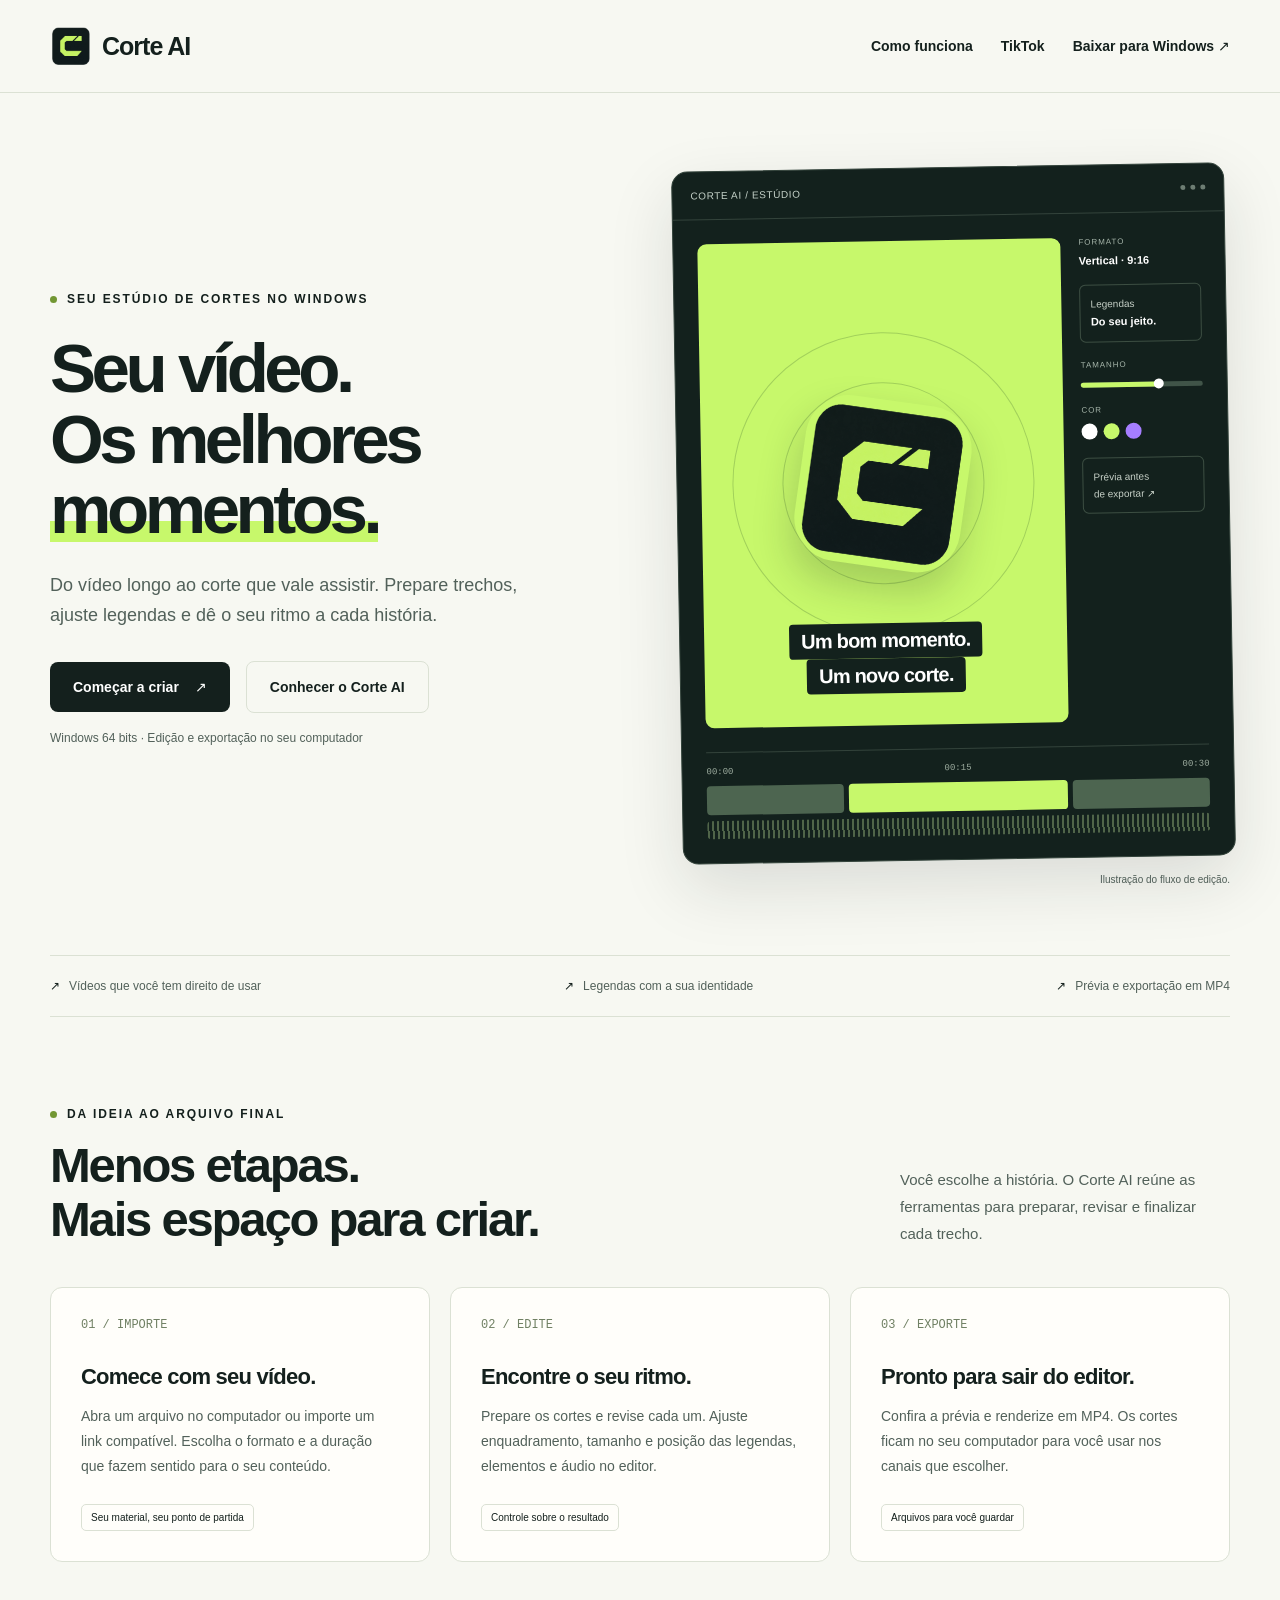
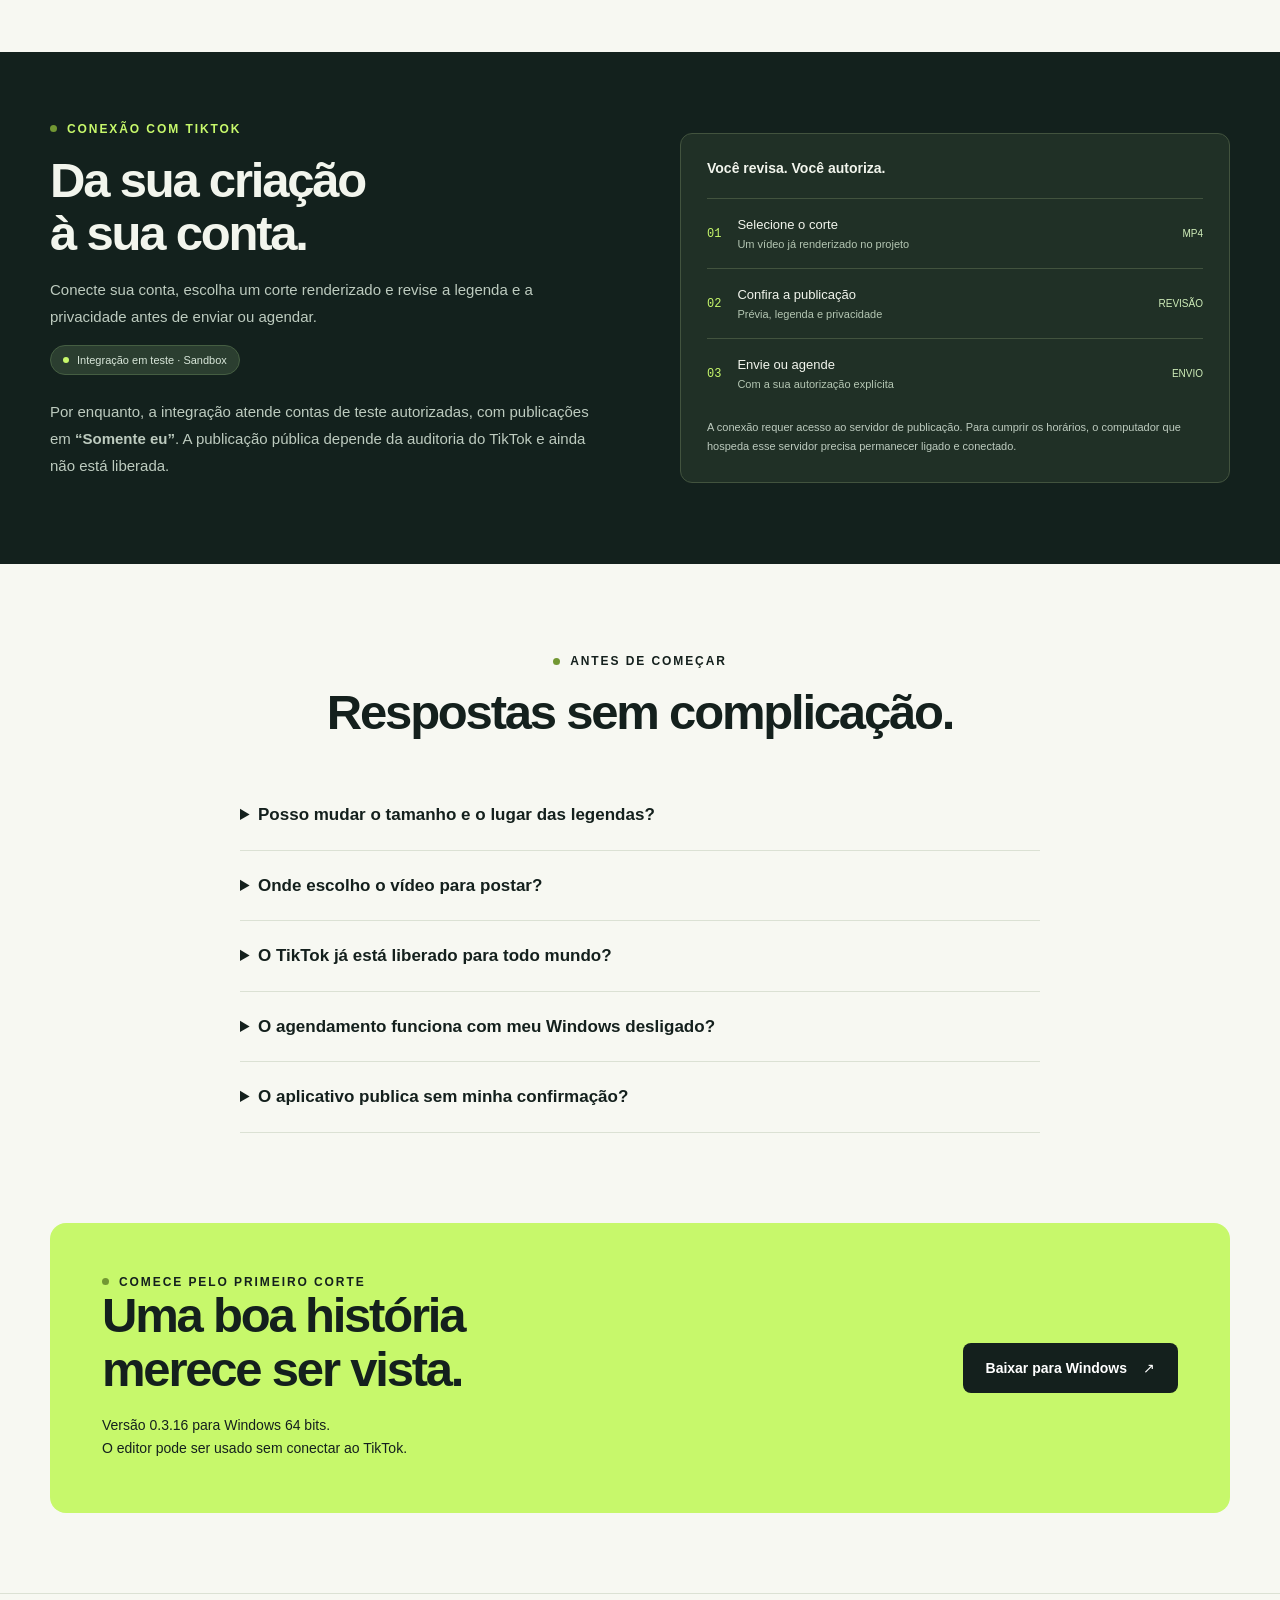
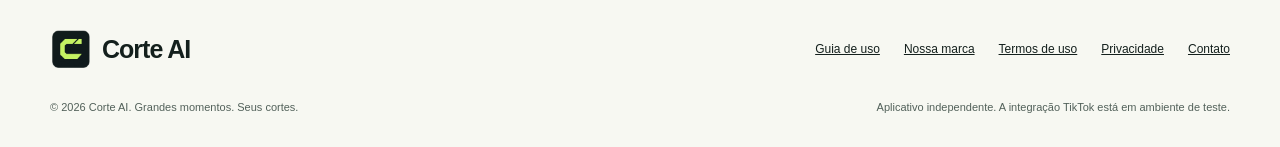
==== commit 1e564de2: "chore: link Corte AI 0.3.16 automatic updates release" ====
--- a/index.html
+++ b/index.html
@@ -1,2 +1,2 @@
 <!doctype html>
-<html lang="pt-BR"><head><meta charset="utf-8"><meta name="viewport" content="width=device-width, initial-scale=1"><meta name="description" content="Transforme seus vídeos em cortes com legendas, enquadramento e controle criativo no Windows."><meta name="theme-color" content="#14201d"><meta property="og:title" content="Corte AI — Grandes momentos. Seus cortes."><meta property="og:description" content="Transforme seus vídeos em cortes com legendas, enquadramento e controle criativo no Windows."><meta property="og:type" content="website"><meta property="og:image" content="https://mrcvinic.github.io/cortesbr-site/assets/brand/icon-512.png"><title>Corte AI — Grandes momentos. Seus cortes.</title><link rel="icon" type="image/png" href="assets/brand/icon-32.png"><link rel="stylesheet" href="style.css"></head><body><a class="skip" href="#conteudo">Pular para o conteúdo</a><header class="header"><nav class="wrap nav" aria-label="Principal"><a class="logo" href="index.html" aria-label="Corte AI — início"><img src="assets/brand/icon-512.png" width="42" height="42" alt="">Corte AI</a><div class="navlinks"><a href="index.html#como-funciona">Como funciona</a><a href="index.html#tiktok">TikTok</a><a class="nav-download" href="index.html#download">Baixar para Windows ↗</a></div></nav></header><main id="conteudo"><div class="wrap"><section class="hero"><div><div class="eyebrow">Seu estúdio de cortes no Windows</div><h1>Seu vídeo.<br>Os melhores<br><em>momentos.</em></h1><p class="lead">Do vídeo longo ao corte que vale assistir. Prepare trechos, ajuste legendas e dê o seu ritmo a cada história.</p><div class="actions"><a class="button" href="#download">Começar a criar <span aria-hidden="true">↗</span></a><a class="button secondary" href="#como-funciona">Conhecer o Corte AI</a></div><p class="micro">Windows 64 bits · Edição e exportação no seu computador</p></div><figure class="visual"><div class="studio" role="img" aria-label="Ilustração de edição: vídeo vertical, controles de legenda e linha do tempo"><div class="studio-bar"><span>CORTE AI / ESTÚDIO</span><span class="dots"><i></i><i></i><i></i></span></div><div class="stage"><div class="frame"><img src="assets/brand/icon-512.png" alt="" width="180" height="180"><div class="caption"><span>Um bom momento.</span><br><span>Um novo corte.</span></div></div><div class="inspector"><div><div class="mini-label">FORMATO</div><strong>Vertical · 9:16</strong></div><div class="mini-card">Legendas<br><strong>Do seu jeito.</strong></div><div><div class="mini-label">TAMANHO</div><div class="mini-track"></div></div><div><div class="mini-label">COR</div><div class="swatches"><i></i><i></i><i></i></div></div><div class="mini-card">Prévia antes<br>de exportar ↗</div></div></div><div class="timeline"><div class="ruler"><span>00:00</span><span>00:15</span><span>00:30</span></div><div class="clips"><i></i><i></i><i></i></div><div class="audio"></div></div></div><figcaption>Ilustração do fluxo de edição.</figcaption></figure></section><div class="strip"><span>Vídeos que você tem direito de usar</span><span>Legendas com a sua identidade</span><span>Prévia e exportação em MP4</span></div><section class="block" id="como-funciona"><div class="section-top"><div><div class="eyebrow">Da ideia ao arquivo final</div><h2>Menos etapas.<br>Mais espaço para criar.</h2></div><p>Você escolhe a história. O Corte AI reúne as ferramentas para preparar, revisar e finalizar cada trecho.</p></div><div class="steps"><article class="card"><span class="number">01 / IMPORTE</span><h3>Comece com seu vídeo.</h3><p>Abra um arquivo no computador ou importe um link compatível. Escolha o formato e a duração que fazem sentido para o seu conteúdo.</p><span class="tag">Seu material, seu ponto de partida</span></article><article class="card"><span class="number">02 / EDITE</span><h3>Encontre o seu ritmo.</h3><p>Prepare os cortes e revise cada um. Ajuste enquadramento, tamanho e posição das legendas, elementos e áudio no editor.</p><span class="tag">Controle sobre o resultado</span></article><article class="card"><span class="number">03 / EXPORTE</span><h3>Pronto para sair do editor.</h3><p>Confira a prévia e renderize em MP4. Os cortes ficam no seu computador para você usar nos canais que escolher.</p><span class="tag">Arquivos para você guardar</span></article></div></section></div><section class="dark-section" id="tiktok"><div class="wrap split"><div><div class="eyebrow">Conexão com TikTok</div><h2>Da sua criação<br>à sua conta.</h2><p>Conecte sua conta, escolha um corte renderizado e revise a legenda e a privacidade antes de enviar ou agendar.</p><span class="status">Integração em teste · Sandbox</span><p>Por enquanto, a integração atende contas de teste autorizadas, com publicações em <strong>“Somente eu”</strong>. A publicação pública depende da auditoria do TikTok e ainda não está liberada.</p></div><div class="queue"><h3>Você revisa. Você autoriza.</h3><div class="queue-row"><span class="queue-num">01</span><div>Selecione o corte<small>Um vídeo já renderizado no projeto</small></div><b>MP4</b></div><div class="queue-row"><span class="queue-num">02</span><div>Confira a publicação<small>Prévia, legenda e privacidade</small></div><b>REVISÃO</b></div><div class="queue-row"><span class="queue-num">03</span><div>Envie ou agende<small>Com a sua autorização explícita</small></div><b>ENVIO</b></div><p class="queue-note">A conexão requer acesso ao servidor de publicação. Para cumprir os horários, o computador que hospeda esse servidor precisa permanecer ligado e conectado.</p></div></div></section><div class="wrap"><section class="block"><div class="center"><div class="eyebrow">Antes de começar</div><h2>Respostas sem complicação.</h2></div><div class="faq"><details><summary>Posso mudar o tamanho e o lugar das legendas?</summary><p>Sim. No editor você ajusta o tamanho, a posição e o estilo das legendas. Confira a prévia e renderize novamente para aplicar os ajustes ao vídeo final.</p></details><details><summary>Onde escolho o vídeo para postar?</summary><p>Na aba Agendamento, use “Corte para publicar” para selecionar um corte já renderizado. Se a lista estiver vazia, abra um projeto, prepare e renderize um corte primeiro. A publicação depende da conta conectada e do servidor configurado.</p></details><details><summary>O TikTok já está liberado para todo mundo?</summary><p>Ainda não. Estamos em Sandbox: somente contas de teste autorizadas e publicações privadas. Não há promessa de data para liberação pública; ela depende da revisão do TikTok.</p></details><details><summary>O agendamento funciona com meu Windows desligado?</summary><p>O servidor que executa a fila precisa ficar ligado e conectado. Se ele estiver no mesmo Windows que você desligar, o envio não acontecerá naquele horário. Quando o servidor está em outro computador ativo, você pode fechar o editor.</p></details><details><summary>O aplicativo publica sem minha confirmação?</summary><p>Não. Você seleciona o corte, revisa as opções e autoriza o envio. Desconectar a conta cancela os agendamentos ainda não enviados; envios já iniciados precisam ser conferidos no TikTok.</p></details></div></section><section class="cta" id="download"><div><div class="eyebrow">Comece pelo primeiro corte</div><h2>Uma boa história<br>merece ser vista.</h2><p>Versão 0.3.15 para Windows 64 bits.<br>O editor pode ser usado sem conectar ao TikTok.</p></div><a class="button" href="https://corte-ai.alltek.com.br/updates/Corte-AI-Setup-0.3.15.exe">Baixar para Windows <span aria-hidden="true">↗</span></a></section></div></main><footer class="footer"><div class="wrap"><div class="footer-top"><a class="logo" href="index.html"><img src="assets/brand/icon-512.png" width="42" height="42" alt="">Corte AI</a><div class="footer-links"><a href="guide.html">Guia de uso</a><a href="brand.html">Nossa marca</a><a href="terms.html">Termos de uso</a><a href="privacy.html">Privacidade</a><a href="mailto:cortesbr.studio@gmail.com">Contato</a></div></div><div class="footer-bottom"><span>© 2026 Corte AI. Grandes momentos. Seus cortes.</span><span>Aplicativo independente. A integração TikTok está em ambiente de teste.</span></div></div></footer></body></html>+<html lang="pt-BR"><head><meta charset="utf-8"><meta name="viewport" content="width=device-width, initial-scale=1"><meta name="description" content="Transforme seus vídeos em cortes com legendas, enquadramento e controle criativo no Windows."><meta name="theme-color" content="#14201d"><meta property="og:title" content="Corte AI — Grandes momentos. Seus cortes."><meta property="og:description" content="Transforme seus vídeos em cortes com legendas, enquadramento e controle criativo no Windows."><meta property="og:type" content="website"><meta property="og:image" content="https://mrcvinic.github.io/cortesbr-site/assets/brand/icon-512.png"><title>Corte AI — Grandes momentos. Seus cortes.</title><link rel="icon" type="image/png" href="assets/brand/icon-32.png"><link rel="stylesheet" href="style.css"></head><body><a class="skip" href="#conteudo">Pular para o conteúdo</a><header class="header"><nav class="wrap nav" aria-label="Principal"><a class="logo" href="index.html" aria-label="Corte AI — início"><img src="assets/brand/icon-512.png" width="42" height="42" alt="">Corte AI</a><div class="navlinks"><a href="index.html#como-funciona">Como funciona</a><a href="index.html#tiktok">TikTok</a><a class="nav-download" href="index.html#download">Baixar para Windows ↗</a></div></nav></header><main id="conteudo"><div class="wrap"><section class="hero"><div><div class="eyebrow">Seu estúdio de cortes no Windows</div><h1>Seu vídeo.<br>Os melhores<br><em>momentos.</em></h1><p class="lead">Do vídeo longo ao corte que vale assistir. Prepare trechos, ajuste legendas e dê o seu ritmo a cada história.</p><div class="actions"><a class="button" href="#download">Começar a criar <span aria-hidden="true">↗</span></a><a class="button secondary" href="#como-funciona">Conhecer o Corte AI</a></div><p class="micro">Windows 64 bits · Edição e exportação no seu computador</p></div><figure class="visual"><div class="studio" role="img" aria-label="Ilustração de edição: vídeo vertical, controles de legenda e linha do tempo"><div class="studio-bar"><span>CORTE AI / ESTÚDIO</span><span class="dots"><i></i><i></i><i></i></span></div><div class="stage"><div class="frame"><img src="assets/brand/icon-512.png" alt="" width="180" height="180"><div class="caption"><span>Um bom momento.</span><br><span>Um novo corte.</span></div></div><div class="inspector"><div><div class="mini-label">FORMATO</div><strong>Vertical · 9:16</strong></div><div class="mini-card">Legendas<br><strong>Do seu jeito.</strong></div><div><div class="mini-label">TAMANHO</div><div class="mini-track"></div></div><div><div class="mini-label">COR</div><div class="swatches"><i></i><i></i><i></i></div></div><div class="mini-card">Prévia antes<br>de exportar ↗</div></div></div><div class="timeline"><div class="ruler"><span>00:00</span><span>00:15</span><span>00:30</span></div><div class="clips"><i></i><i></i><i></i></div><div class="audio"></div></div></div><figcaption>Ilustração do fluxo de edição.</figcaption></figure></section><div class="strip"><span>Vídeos que você tem direito de usar</span><span>Legendas com a sua identidade</span><span>Prévia e exportação em MP4</span></div><section class="block" id="como-funciona"><div class="section-top"><div><div class="eyebrow">Da ideia ao arquivo final</div><h2>Menos etapas.<br>Mais espaço para criar.</h2></div><p>Você escolhe a história. O Corte AI reúne as ferramentas para preparar, revisar e finalizar cada trecho.</p></div><div class="steps"><article class="card"><span class="number">01 / IMPORTE</span><h3>Comece com seu vídeo.</h3><p>Abra um arquivo no computador ou importe um link compatível. Escolha o formato e a duração que fazem sentido para o seu conteúdo.</p><span class="tag">Seu material, seu ponto de partida</span></article><article class="card"><span class="number">02 / EDITE</span><h3>Encontre o seu ritmo.</h3><p>Prepare os cortes e revise cada um. Ajuste enquadramento, tamanho e posição das legendas, elementos e áudio no editor.</p><span class="tag">Controle sobre o resultado</span></article><article class="card"><span class="number">03 / EXPORTE</span><h3>Pronto para sair do editor.</h3><p>Confira a prévia e renderize em MP4. Os cortes ficam no seu computador para você usar nos canais que escolher.</p><span class="tag">Arquivos para você guardar</span></article></div></section></div><section class="dark-section" id="tiktok"><div class="wrap split"><div><div class="eyebrow">Conexão com TikTok</div><h2>Da sua criação<br>à sua conta.</h2><p>Conecte sua conta, escolha um corte renderizado e revise a legenda e a privacidade antes de enviar ou agendar.</p><span class="status">Integração em teste · Sandbox</span><p>Por enquanto, a integração atende contas de teste autorizadas, com publicações em <strong>“Somente eu”</strong>. A publicação pública depende da auditoria do TikTok e ainda não está liberada.</p></div><div class="queue"><h3>Você revisa. Você autoriza.</h3><div class="queue-row"><span class="queue-num">01</span><div>Selecione o corte<small>Um vídeo já renderizado no projeto</small></div><b>MP4</b></div><div class="queue-row"><span class="queue-num">02</span><div>Confira a publicação<small>Prévia, legenda e privacidade</small></div><b>REVISÃO</b></div><div class="queue-row"><span class="queue-num">03</span><div>Envie ou agende<small>Com a sua autorização explícita</small></div><b>ENVIO</b></div><p class="queue-note">A conexão requer acesso ao servidor de publicação. Para cumprir os horários, o computador que hospeda esse servidor precisa permanecer ligado e conectado.</p></div></div></section><div class="wrap"><section class="block"><div class="center"><div class="eyebrow">Antes de começar</div><h2>Respostas sem complicação.</h2></div><div class="faq"><details><summary>Posso mudar o tamanho e o lugar das legendas?</summary><p>Sim. No editor você ajusta o tamanho, a posição e o estilo das legendas. Confira a prévia e renderize novamente para aplicar os ajustes ao vídeo final.</p></details><details><summary>Onde escolho o vídeo para postar?</summary><p>Na aba Agendamento, use “Corte para publicar” para selecionar um corte já renderizado. Se a lista estiver vazia, abra um projeto, prepare e renderize um corte primeiro. A publicação depende da conta conectada e do servidor configurado.</p></details><details><summary>O TikTok já está liberado para todo mundo?</summary><p>Ainda não. Estamos em Sandbox: somente contas de teste autorizadas e publicações privadas. Não há promessa de data para liberação pública; ela depende da revisão do TikTok.</p></details><details><summary>O agendamento funciona com meu Windows desligado?</summary><p>O servidor que executa a fila precisa ficar ligado e conectado. Se ele estiver no mesmo Windows que você desligar, o envio não acontecerá naquele horário. Quando o servidor está em outro computador ativo, você pode fechar o editor.</p></details><details><summary>O aplicativo publica sem minha confirmação?</summary><p>Não. Você seleciona o corte, revisa as opções e autoriza o envio. Desconectar a conta cancela os agendamentos ainda não enviados; envios já iniciados precisam ser conferidos no TikTok.</p></details></div></section><section class="cta" id="download"><div><div class="eyebrow">Comece pelo primeiro corte</div><h2>Uma boa história<br>merece ser vista.</h2><p>Versão 0.3.16 para Windows 64 bits.<br>O editor pode ser usado sem conectar ao TikTok.</p></div><a class="button" href="https://corte-ai.alltek.com.br/updates/Corte-AI-Setup-0.3.16.exe">Baixar para Windows <span aria-hidden="true">↗</span></a></section></div></main><footer class="footer"><div class="wrap"><div class="footer-top"><a class="logo" href="index.html"><img src="assets/brand/icon-512.png" width="42" height="42" alt="">Corte AI</a><div class="footer-links"><a href="guide.html">Guia de uso</a><a href="brand.html">Nossa marca</a><a href="terms.html">Termos de uso</a><a href="privacy.html">Privacidade</a><a href="mailto:cortesbr.studio@gmail.com">Contato</a></div></div><div class="footer-bottom"><span>© 2026 Corte AI. Grandes momentos. Seus cortes.</span><span>Aplicativo independente. A integração TikTok está em ambiente de teste.</span></div></div></footer></body></html>
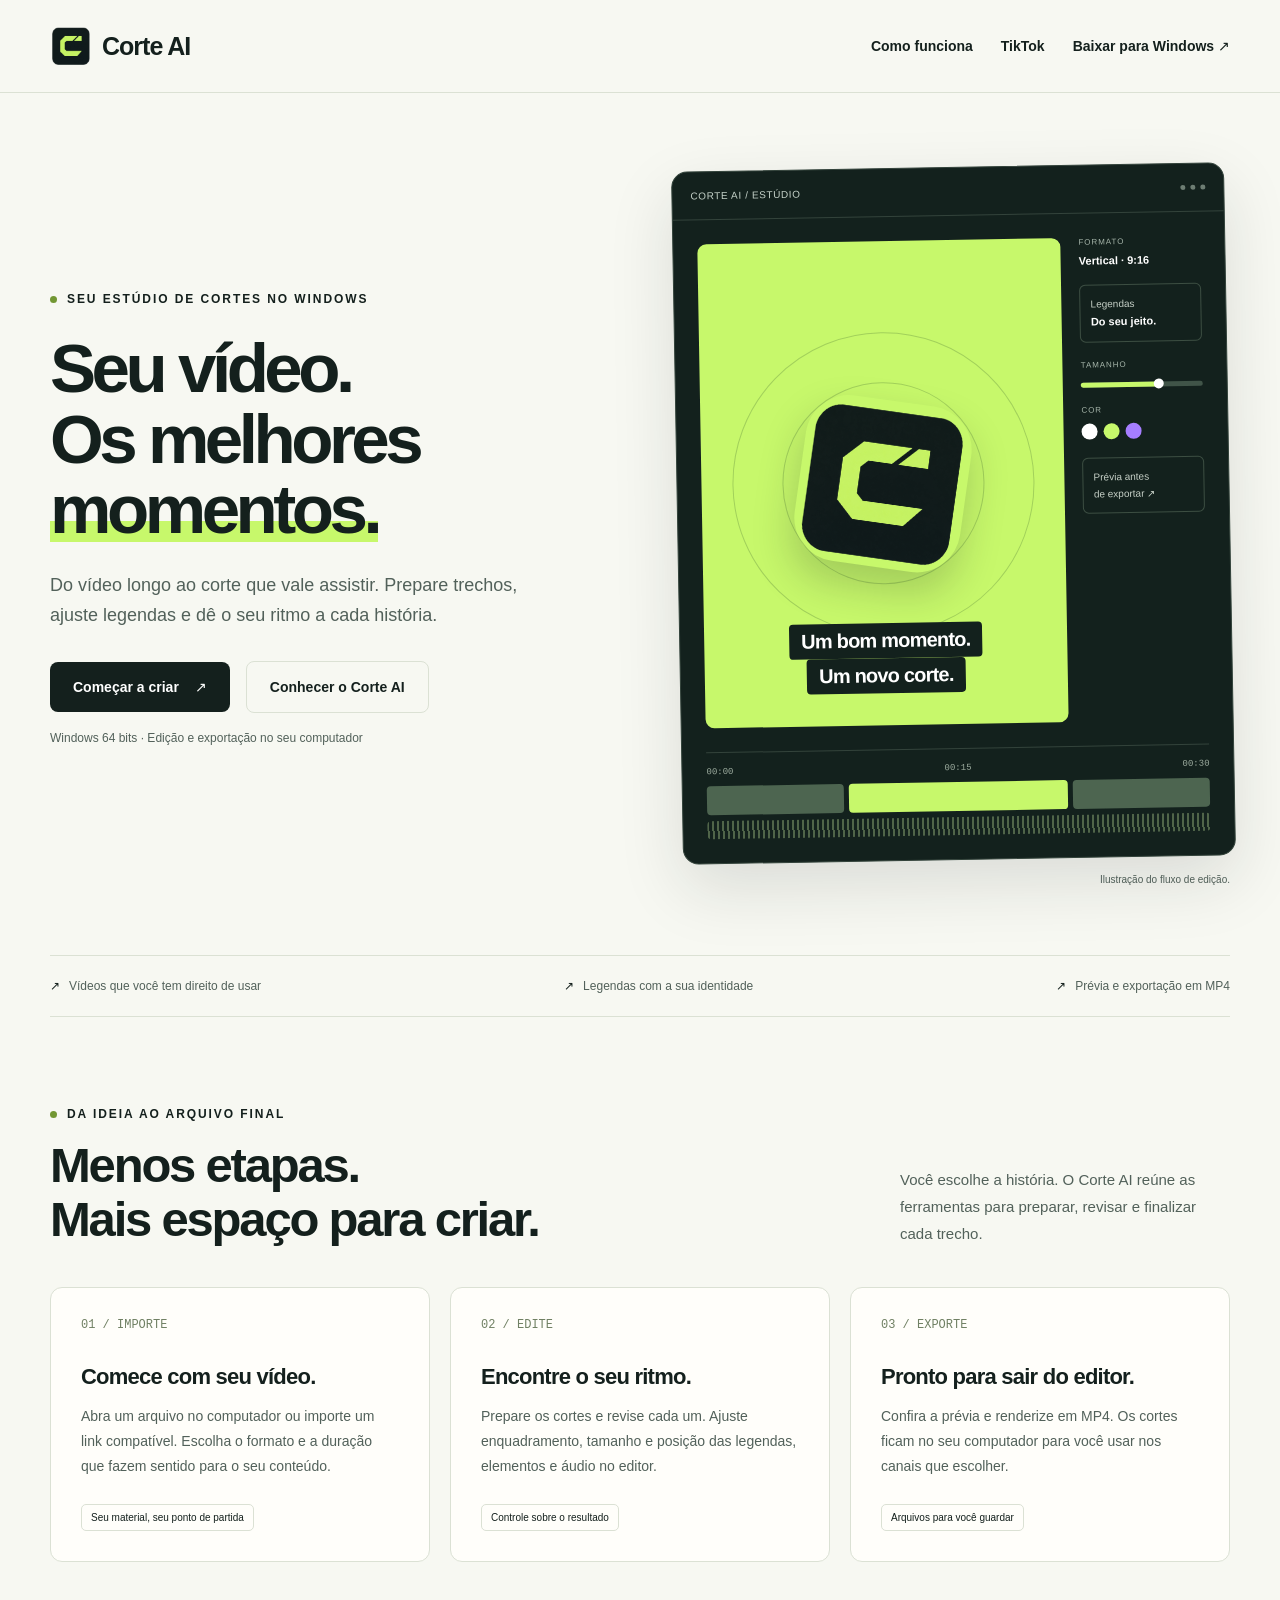
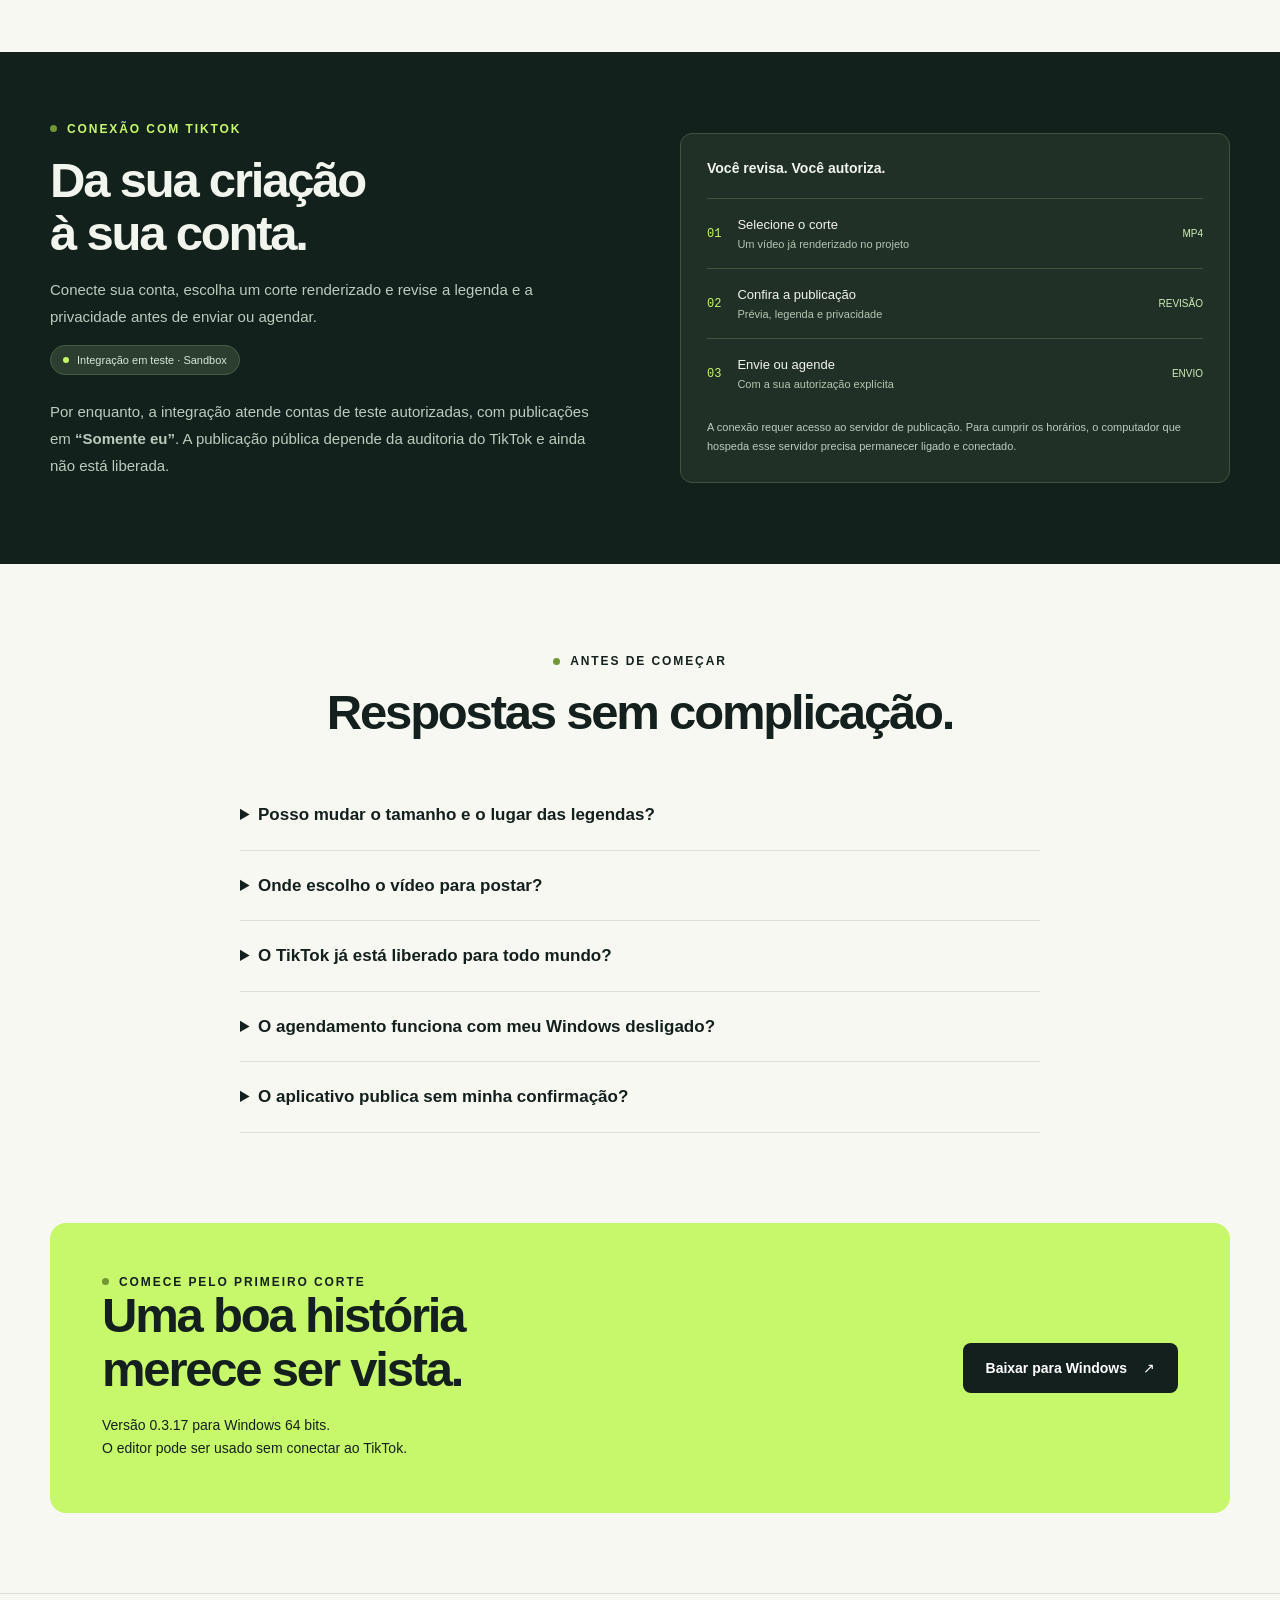
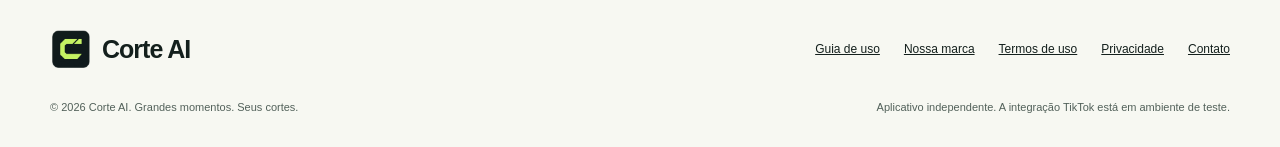
==== commit f53586b7: "chore: link Corte AI 0.3.17 installer" ====
--- a/index.html
+++ b/index.html
@@ -1,2 +1,2 @@
 <!doctype html>
-<html lang="pt-BR"><head><meta charset="utf-8"><meta name="viewport" content="width=device-width, initial-scale=1"><meta name="description" content="Transforme seus vídeos em cortes com legendas, enquadramento e controle criativo no Windows."><meta name="theme-color" content="#14201d"><meta property="og:title" content="Corte AI — Grandes momentos. Seus cortes."><meta property="og:description" content="Transforme seus vídeos em cortes com legendas, enquadramento e controle criativo no Windows."><meta property="og:type" content="website"><meta property="og:image" content="https://mrcvinic.github.io/cortesbr-site/assets/brand/icon-512.png"><title>Corte AI — Grandes momentos. Seus cortes.</title><link rel="icon" type="image/png" href="assets/brand/icon-32.png"><link rel="stylesheet" href="style.css"></head><body><a class="skip" href="#conteudo">Pular para o conteúdo</a><header class="header"><nav class="wrap nav" aria-label="Principal"><a class="logo" href="index.html" aria-label="Corte AI — início"><img src="assets/brand/icon-512.png" width="42" height="42" alt="">Corte AI</a><div class="navlinks"><a href="index.html#como-funciona">Como funciona</a><a href="index.html#tiktok">TikTok</a><a class="nav-download" href="index.html#download">Baixar para Windows ↗</a></div></nav></header><main id="conteudo"><div class="wrap"><section class="hero"><div><div class="eyebrow">Seu estúdio de cortes no Windows</div><h1>Seu vídeo.<br>Os melhores<br><em>momentos.</em></h1><p class="lead">Do vídeo longo ao corte que vale assistir. Prepare trechos, ajuste legendas e dê o seu ritmo a cada história.</p><div class="actions"><a class="button" href="#download">Começar a criar <span aria-hidden="true">↗</span></a><a class="button secondary" href="#como-funciona">Conhecer o Corte AI</a></div><p class="micro">Windows 64 bits · Edição e exportação no seu computador</p></div><figure class="visual"><div class="studio" role="img" aria-label="Ilustração de edição: vídeo vertical, controles de legenda e linha do tempo"><div class="studio-bar"><span>CORTE AI / ESTÚDIO</span><span class="dots"><i></i><i></i><i></i></span></div><div class="stage"><div class="frame"><img src="assets/brand/icon-512.png" alt="" width="180" height="180"><div class="caption"><span>Um bom momento.</span><br><span>Um novo corte.</span></div></div><div class="inspector"><div><div class="mini-label">FORMATO</div><strong>Vertical · 9:16</strong></div><div class="mini-card">Legendas<br><strong>Do seu jeito.</strong></div><div><div class="mini-label">TAMANHO</div><div class="mini-track"></div></div><div><div class="mini-label">COR</div><div class="swatches"><i></i><i></i><i></i></div></div><div class="mini-card">Prévia antes<br>de exportar ↗</div></div></div><div class="timeline"><div class="ruler"><span>00:00</span><span>00:15</span><span>00:30</span></div><div class="clips"><i></i><i></i><i></i></div><div class="audio"></div></div></div><figcaption>Ilustração do fluxo de edição.</figcaption></figure></section><div class="strip"><span>Vídeos que você tem direito de usar</span><span>Legendas com a sua identidade</span><span>Prévia e exportação em MP4</span></div><section class="block" id="como-funciona"><div class="section-top"><div><div class="eyebrow">Da ideia ao arquivo final</div><h2>Menos etapas.<br>Mais espaço para criar.</h2></div><p>Você escolhe a história. O Corte AI reúne as ferramentas para preparar, revisar e finalizar cada trecho.</p></div><div class="steps"><article class="card"><span class="number">01 / IMPORTE</span><h3>Comece com seu vídeo.</h3><p>Abra um arquivo no computador ou importe um link compatível. Escolha o formato e a duração que fazem sentido para o seu conteúdo.</p><span class="tag">Seu material, seu ponto de partida</span></article><article class="card"><span class="number">02 / EDITE</span><h3>Encontre o seu ritmo.</h3><p>Prepare os cortes e revise cada um. Ajuste enquadramento, tamanho e posição das legendas, elementos e áudio no editor.</p><span class="tag">Controle sobre o resultado</span></article><article class="card"><span class="number">03 / EXPORTE</span><h3>Pronto para sair do editor.</h3><p>Confira a prévia e renderize em MP4. Os cortes ficam no seu computador para você usar nos canais que escolher.</p><span class="tag">Arquivos para você guardar</span></article></div></section></div><section class="dark-section" id="tiktok"><div class="wrap split"><div><div class="eyebrow">Conexão com TikTok</div><h2>Da sua criação<br>à sua conta.</h2><p>Conecte sua conta, escolha um corte renderizado e revise a legenda e a privacidade antes de enviar ou agendar.</p><span class="status">Integração em teste · Sandbox</span><p>Por enquanto, a integração atende contas de teste autorizadas, com publicações em <strong>“Somente eu”</strong>. A publicação pública depende da auditoria do TikTok e ainda não está liberada.</p></div><div class="queue"><h3>Você revisa. Você autoriza.</h3><div class="queue-row"><span class="queue-num">01</span><div>Selecione o corte<small>Um vídeo já renderizado no projeto</small></div><b>MP4</b></div><div class="queue-row"><span class="queue-num">02</span><div>Confira a publicação<small>Prévia, legenda e privacidade</small></div><b>REVISÃO</b></div><div class="queue-row"><span class="queue-num">03</span><div>Envie ou agende<small>Com a sua autorização explícita</small></div><b>ENVIO</b></div><p class="queue-note">A conexão requer acesso ao servidor de publicação. Para cumprir os horários, o computador que hospeda esse servidor precisa permanecer ligado e conectado.</p></div></div></section><div class="wrap"><section class="block"><div class="center"><div class="eyebrow">Antes de começar</div><h2>Respostas sem complicação.</h2></div><div class="faq"><details><summary>Posso mudar o tamanho e o lugar das legendas?</summary><p>Sim. No editor você ajusta o tamanho, a posição e o estilo das legendas. Confira a prévia e renderize novamente para aplicar os ajustes ao vídeo final.</p></details><details><summary>Onde escolho o vídeo para postar?</summary><p>Na aba Agendamento, use “Corte para publicar” para selecionar um corte já renderizado. Se a lista estiver vazia, abra um projeto, prepare e renderize um corte primeiro. A publicação depende da conta conectada e do servidor configurado.</p></details><details><summary>O TikTok já está liberado para todo mundo?</summary><p>Ainda não. Estamos em Sandbox: somente contas de teste autorizadas e publicações privadas. Não há promessa de data para liberação pública; ela depende da revisão do TikTok.</p></details><details><summary>O agendamento funciona com meu Windows desligado?</summary><p>O servidor que executa a fila precisa ficar ligado e conectado. Se ele estiver no mesmo Windows que você desligar, o envio não acontecerá naquele horário. Quando o servidor está em outro computador ativo, você pode fechar o editor.</p></details><details><summary>O aplicativo publica sem minha confirmação?</summary><p>Não. Você seleciona o corte, revisa as opções e autoriza o envio. Desconectar a conta cancela os agendamentos ainda não enviados; envios já iniciados precisam ser conferidos no TikTok.</p></details></div></section><section class="cta" id="download"><div><div class="eyebrow">Comece pelo primeiro corte</div><h2>Uma boa história<br>merece ser vista.</h2><p>Versão 0.3.16 para Windows 64 bits.<br>O editor pode ser usado sem conectar ao TikTok.</p></div><a class="button" href="https://corte-ai.alltek.com.br/updates/Corte-AI-Setup-0.3.16.exe">Baixar para Windows <span aria-hidden="true">↗</span></a></section></div></main><footer class="footer"><div class="wrap"><div class="footer-top"><a class="logo" href="index.html"><img src="assets/brand/icon-512.png" width="42" height="42" alt="">Corte AI</a><div class="footer-links"><a href="guide.html">Guia de uso</a><a href="brand.html">Nossa marca</a><a href="terms.html">Termos de uso</a><a href="privacy.html">Privacidade</a><a href="mailto:cortesbr.studio@gmail.com">Contato</a></div></div><div class="footer-bottom"><span>© 2026 Corte AI. Grandes momentos. Seus cortes.</span><span>Aplicativo independente. A integração TikTok está em ambiente de teste.</span></div></div></footer></body></html>+<html lang="pt-BR"><head><meta charset="utf-8"><meta name="viewport" content="width=device-width, initial-scale=1"><meta name="description" content="Transforme seus vídeos em cortes com legendas, enquadramento e controle criativo no Windows."><meta name="theme-color" content="#14201d"><meta property="og:title" content="Corte AI — Grandes momentos. Seus cortes."><meta property="og:description" content="Transforme seus vídeos em cortes com legendas, enquadramento e controle criativo no Windows."><meta property="og:type" content="website"><meta property="og:image" content="https://mrcvinic.github.io/cortesbr-site/assets/brand/icon-512.png"><title>Corte AI — Grandes momentos. Seus cortes.</title><link rel="icon" type="image/png" href="assets/brand/icon-32.png"><link rel="stylesheet" href="style.css"></head><body><a class="skip" href="#conteudo">Pular para o conteúdo</a><header class="header"><nav class="wrap nav" aria-label="Principal"><a class="logo" href="index.html" aria-label="Corte AI — início"><img src="assets/brand/icon-512.png" width="42" height="42" alt="">Corte AI</a><div class="navlinks"><a href="index.html#como-funciona">Como funciona</a><a href="index.html#tiktok">TikTok</a><a class="nav-download" href="index.html#download">Baixar para Windows ↗</a></div></nav></header><main id="conteudo"><div class="wrap"><section class="hero"><div><div class="eyebrow">Seu estúdio de cortes no Windows</div><h1>Seu vídeo.<br>Os melhores<br><em>momentos.</em></h1><p class="lead">Do vídeo longo ao corte que vale assistir. Prepare trechos, ajuste legendas e dê o seu ritmo a cada história.</p><div class="actions"><a class="button" href="#download">Começar a criar <span aria-hidden="true">↗</span></a><a class="button secondary" href="#como-funciona">Conhecer o Corte AI</a></div><p class="micro">Windows 64 bits · Edição e exportação no seu computador</p></div><figure class="visual"><div class="studio" role="img" aria-label="Ilustração de edição: vídeo vertical, controles de legenda e linha do tempo"><div class="studio-bar"><span>CORTE AI / ESTÚDIO</span><span class="dots"><i></i><i></i><i></i></span></div><div class="stage"><div class="frame"><img src="assets/brand/icon-512.png" alt="" width="180" height="180"><div class="caption"><span>Um bom momento.</span><br><span>Um novo corte.</span></div></div><div class="inspector"><div><div class="mini-label">FORMATO</div><strong>Vertical · 9:16</strong></div><div class="mini-card">Legendas<br><strong>Do seu jeito.</strong></div><div><div class="mini-label">TAMANHO</div><div class="mini-track"></div></div><div><div class="mini-label">COR</div><div class="swatches"><i></i><i></i><i></i></div></div><div class="mini-card">Prévia antes<br>de exportar ↗</div></div></div><div class="timeline"><div class="ruler"><span>00:00</span><span>00:15</span><span>00:30</span></div><div class="clips"><i></i><i></i><i></i></div><div class="audio"></div></div></div><figcaption>Ilustração do fluxo de edição.</figcaption></figure></section><div class="strip"><span>Vídeos que você tem direito de usar</span><span>Legendas com a sua identidade</span><span>Prévia e exportação em MP4</span></div><section class="block" id="como-funciona"><div class="section-top"><div><div class="eyebrow">Da ideia ao arquivo final</div><h2>Menos etapas.<br>Mais espaço para criar.</h2></div><p>Você escolhe a história. O Corte AI reúne as ferramentas para preparar, revisar e finalizar cada trecho.</p></div><div class="steps"><article class="card"><span class="number">01 / IMPORTE</span><h3>Comece com seu vídeo.</h3><p>Abra um arquivo no computador ou importe um link compatível. Escolha o formato e a duração que fazem sentido para o seu conteúdo.</p><span class="tag">Seu material, seu ponto de partida</span></article><article class="card"><span class="number">02 / EDITE</span><h3>Encontre o seu ritmo.</h3><p>Prepare os cortes e revise cada um. Ajuste enquadramento, tamanho e posição das legendas, elementos e áudio no editor.</p><span class="tag">Controle sobre o resultado</span></article><article class="card"><span class="number">03 / EXPORTE</span><h3>Pronto para sair do editor.</h3><p>Confira a prévia e renderize em MP4. Os cortes ficam no seu computador para você usar nos canais que escolher.</p><span class="tag">Arquivos para você guardar</span></article></div></section></div><section class="dark-section" id="tiktok"><div class="wrap split"><div><div class="eyebrow">Conexão com TikTok</div><h2>Da sua criação<br>à sua conta.</h2><p>Conecte sua conta, escolha um corte renderizado e revise a legenda e a privacidade antes de enviar ou agendar.</p><span class="status">Integração em teste · Sandbox</span><p>Por enquanto, a integração atende contas de teste autorizadas, com publicações em <strong>“Somente eu”</strong>. A publicação pública depende da auditoria do TikTok e ainda não está liberada.</p></div><div class="queue"><h3>Você revisa. Você autoriza.</h3><div class="queue-row"><span class="queue-num">01</span><div>Selecione o corte<small>Um vídeo já renderizado no projeto</small></div><b>MP4</b></div><div class="queue-row"><span class="queue-num">02</span><div>Confira a publicação<small>Prévia, legenda e privacidade</small></div><b>REVISÃO</b></div><div class="queue-row"><span class="queue-num">03</span><div>Envie ou agende<small>Com a sua autorização explícita</small></div><b>ENVIO</b></div><p class="queue-note">A conexão requer acesso ao servidor de publicação. Para cumprir os horários, o computador que hospeda esse servidor precisa permanecer ligado e conectado.</p></div></div></section><div class="wrap"><section class="block"><div class="center"><div class="eyebrow">Antes de começar</div><h2>Respostas sem complicação.</h2></div><div class="faq"><details><summary>Posso mudar o tamanho e o lugar das legendas?</summary><p>Sim. No editor você ajusta o tamanho, a posição e o estilo das legendas. Confira a prévia e renderize novamente para aplicar os ajustes ao vídeo final.</p></details><details><summary>Onde escolho o vídeo para postar?</summary><p>Na aba Agendamento, use “Corte para publicar” para selecionar um corte já renderizado. Se a lista estiver vazia, abra um projeto, prepare e renderize um corte primeiro. A publicação depende da conta conectada e do servidor configurado.</p></details><details><summary>O TikTok já está liberado para todo mundo?</summary><p>Ainda não. Estamos em Sandbox: somente contas de teste autorizadas e publicações privadas. Não há promessa de data para liberação pública; ela depende da revisão do TikTok.</p></details><details><summary>O agendamento funciona com meu Windows desligado?</summary><p>O servidor que executa a fila precisa ficar ligado e conectado. Se ele estiver no mesmo Windows que você desligar, o envio não acontecerá naquele horário. Quando o servidor está em outro computador ativo, você pode fechar o editor.</p></details><details><summary>O aplicativo publica sem minha confirmação?</summary><p>Não. Você seleciona o corte, revisa as opções e autoriza o envio. Desconectar a conta cancela os agendamentos ainda não enviados; envios já iniciados precisam ser conferidos no TikTok.</p></details></div></section><section class="cta" id="download"><div><div class="eyebrow">Comece pelo primeiro corte</div><h2>Uma boa história<br>merece ser vista.</h2><p>Versão 0.3.17 para Windows 64 bits.<br>O editor pode ser usado sem conectar ao TikTok.</p></div><a class="button" href="https://corte-ai.alltek.com.br/updates/Corte-AI-Setup-0.3.17.exe">Baixar para Windows <span aria-hidden="true">↗</span></a></section></div></main><footer class="footer"><div class="wrap"><div class="footer-top"><a class="logo" href="index.html"><img src="assets/brand/icon-512.png" width="42" height="42" alt="">Corte AI</a><div class="footer-links"><a href="guide.html">Guia de uso</a><a href="brand.html">Nossa marca</a><a href="terms.html">Termos de uso</a><a href="privacy.html">Privacidade</a><a href="mailto:cortesbr.studio@gmail.com">Contato</a></div></div><div class="footer-bottom"><span>© 2026 Corte AI. Grandes momentos. Seus cortes.</span><span>Aplicativo independente. A integração TikTok está em ambiente de teste.</span></div></div></footer></body></html>
